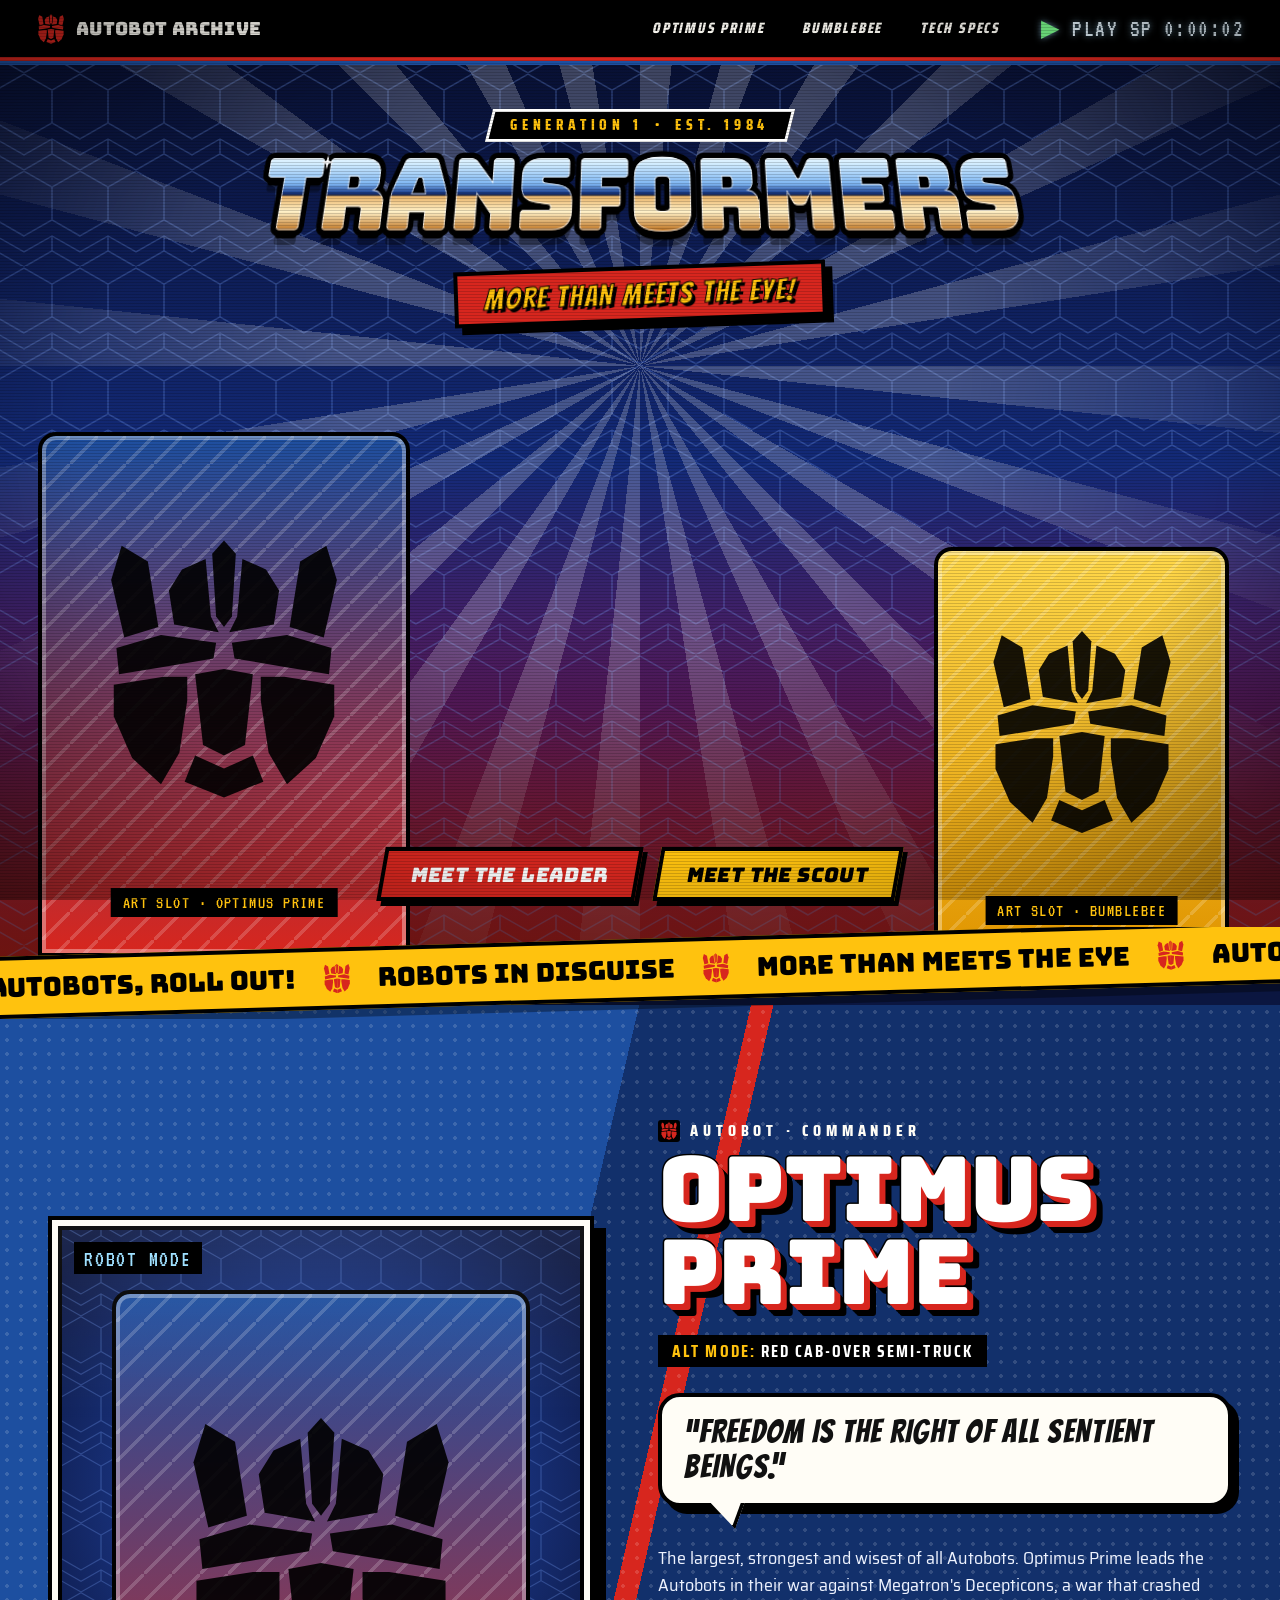
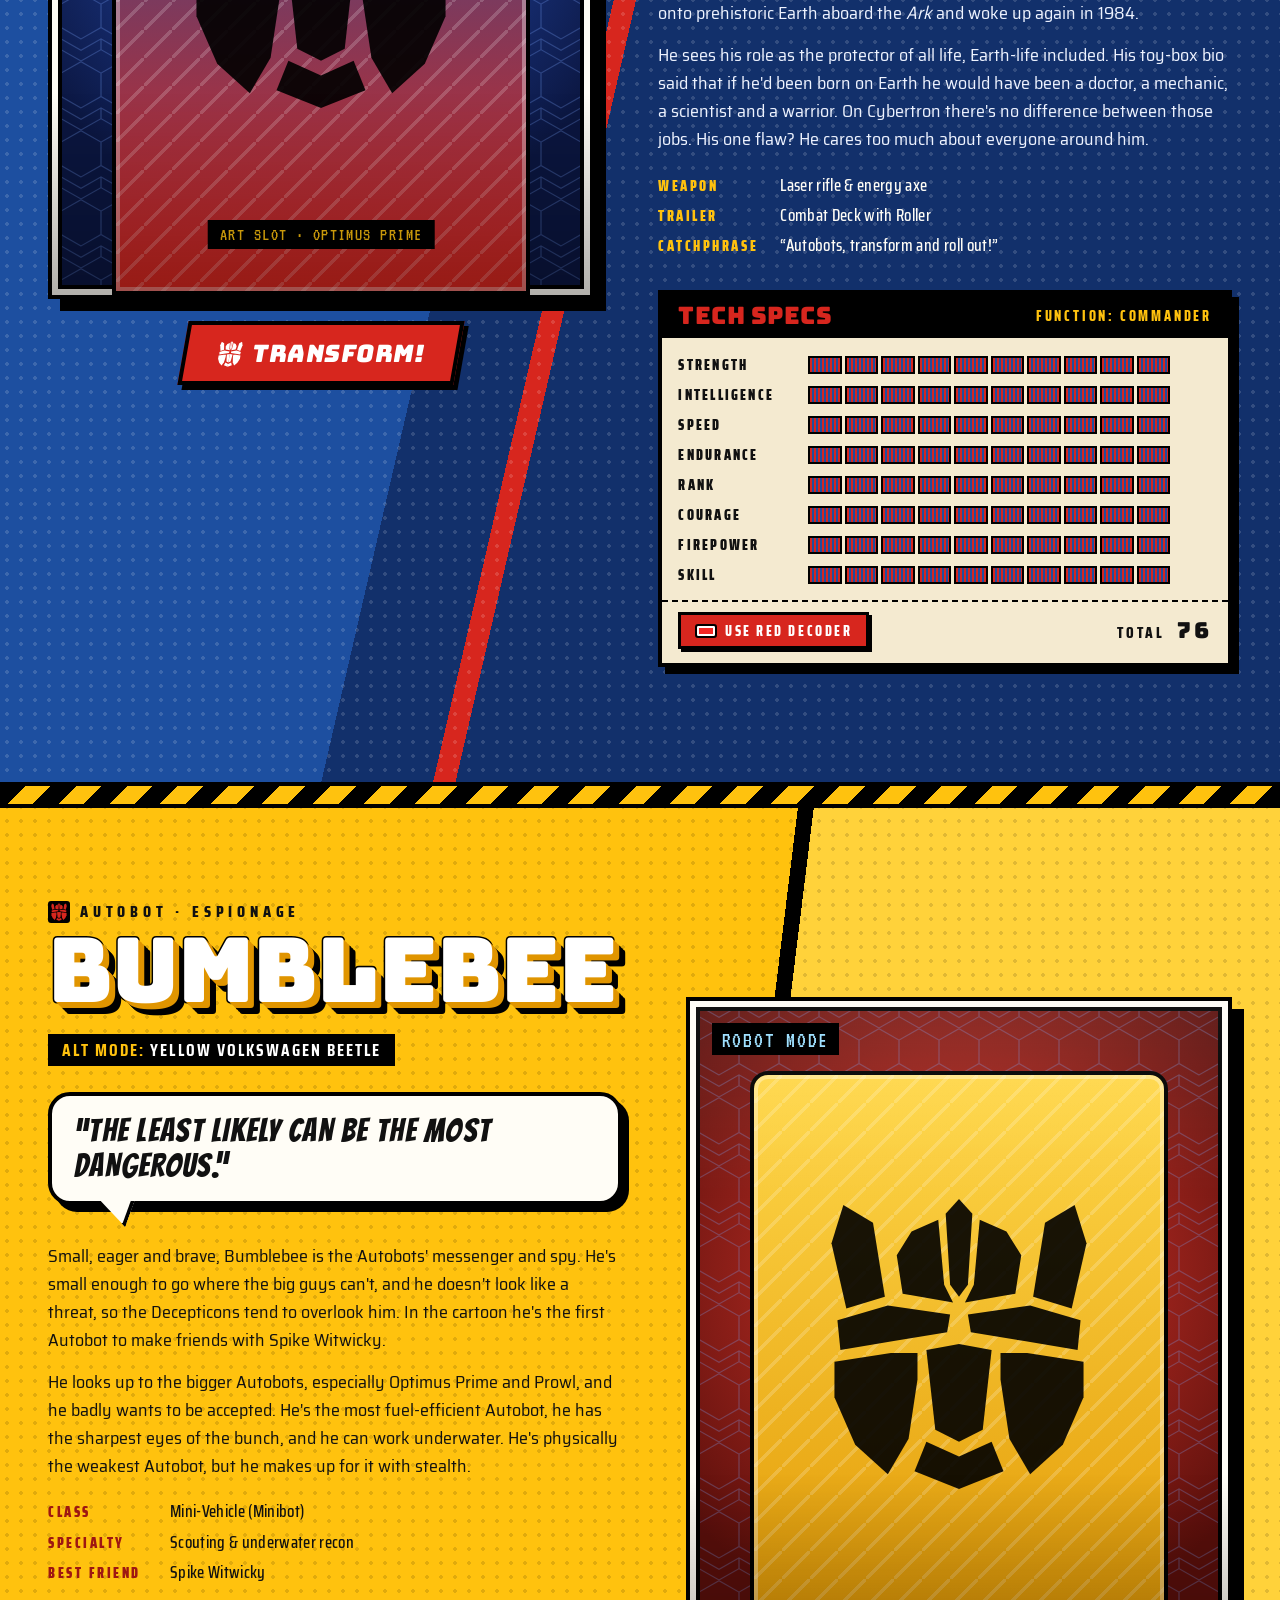
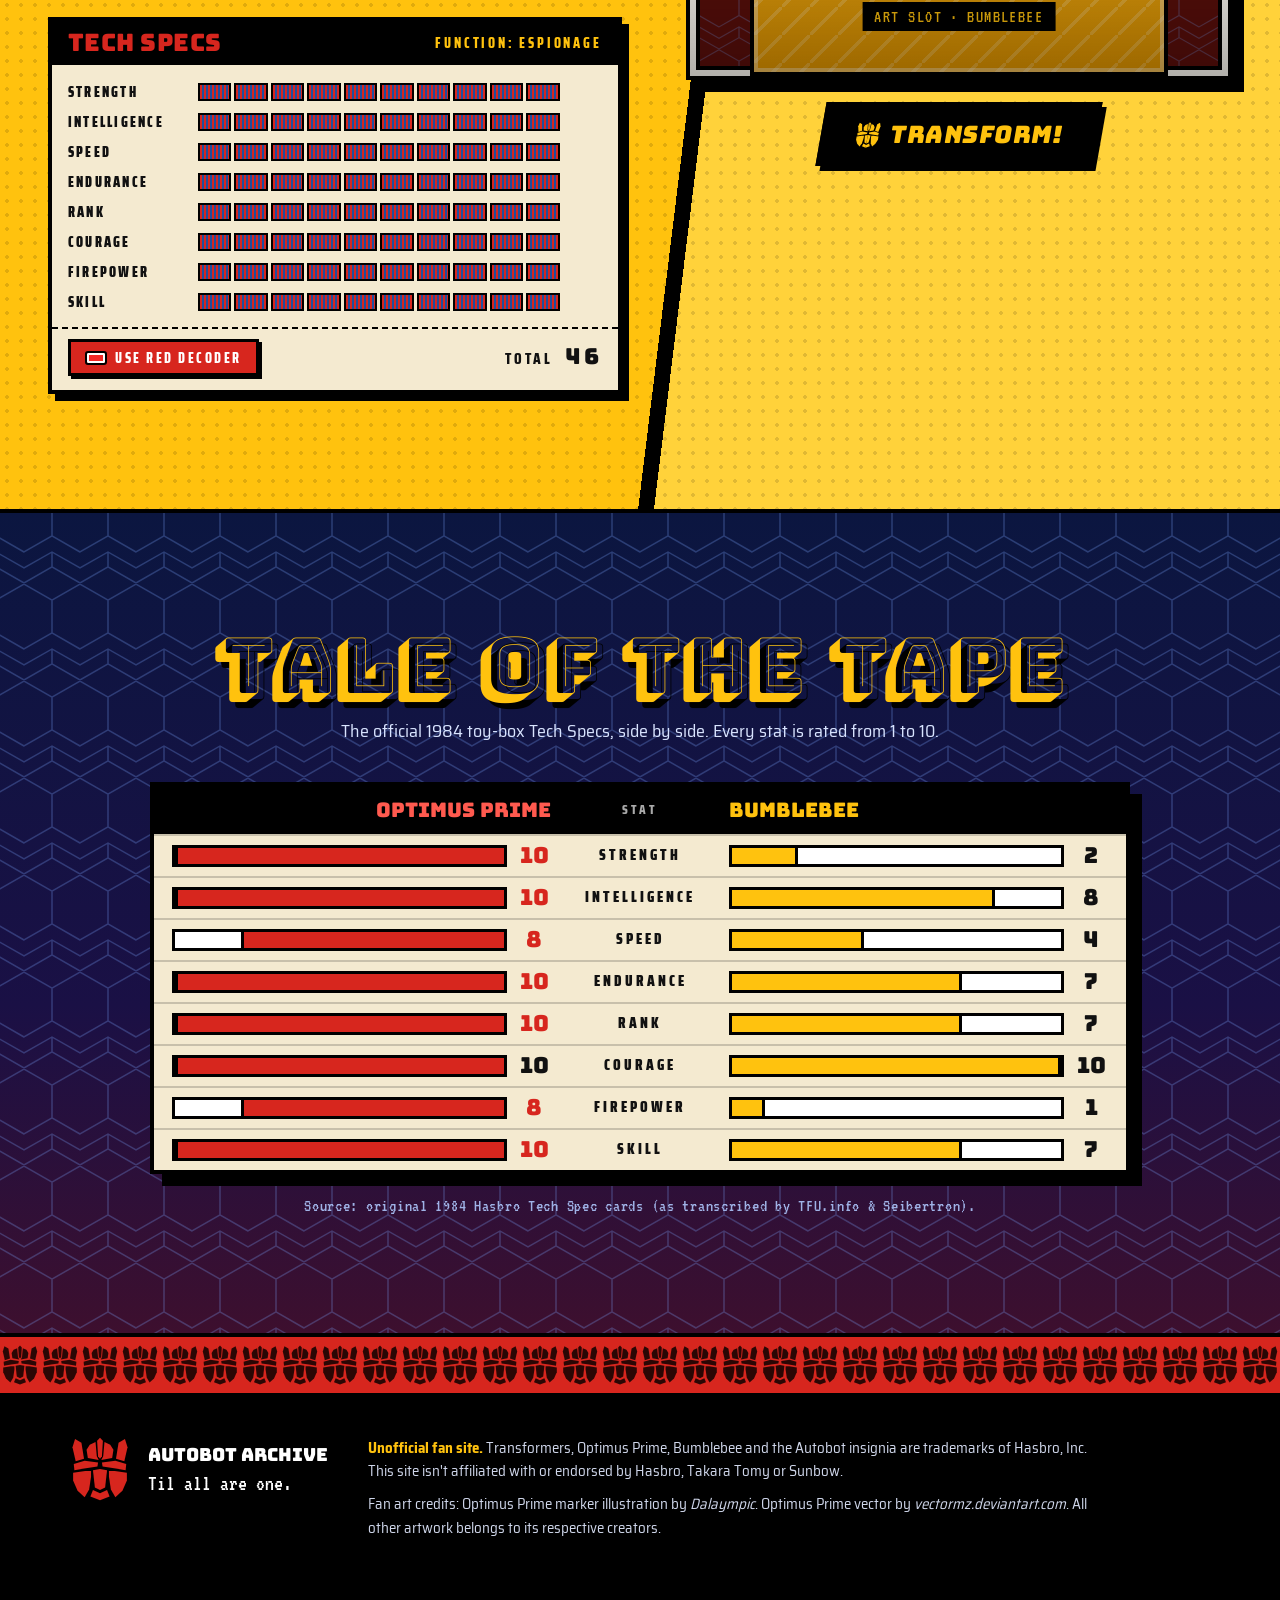
==== index.html @ fd35ef61 "Add the Autobot Archive static site Unpack the G1 fan site at the repository root, keep empty art fo" ====
<!doctype html>
<html lang="en">
<head>
<meta charset="utf-8">
<meta name="viewport" content="width=device-width, initial-scale=1">
<title>Autobot Archive · Optimus Prime &amp; Bumblebee · A G1 Transformers Fan Site</title>
<meta name="description" content="A fan tribute to the 1984 Generation 1 Transformers: Optimus Prime and Bumblebee. Bios, tech specs and Saturday-morning style.">
<meta name="theme-color" content="#0b1640">
<link rel="icon" href="assets/svg/autobot.svg" type="image/svg+xml">
<link rel="preconnect" href="https://fonts.googleapis.com">
<link rel="preconnect" href="https://fonts.gstatic.com" crossorigin>
<link href="https://fonts.googleapis.com/css2?family=Bungee&family=Bungee+Shade&family=Bangers&family=Saira+Condensed:wght@500;700;800;900&family=Saira+Semi+Condensed:ital,wght@0,400;0,600;1,400&family=VT323&display=swap" rel="stylesheet">
<link rel="stylesheet" href="css/style.css">
</head>
<body>
<svg width="0" height="0" style="position:absolute" aria-hidden="true">
  <defs>
    <symbol id="autobot" viewBox="0 0 100 100">
      <g id="ab-half">
        <polygon points="45.5,6 50,1 50,34 47,30"/>
        <polygon points="34,12 43,8 45,30 48,36 31,33 29,20"/>
        <polygon points="11,3 21,9 25,34 12,38 7,16"/>
        <polygon points="9,42 26,37 47,40 46,46 28,49 10,52"/>
        <polygon points="39,52 50,50 50,83 42,79"/>
        <polygon points="8,56 27,53 36,53 36,62 33,82 26,94 15,84 8,68"/>
        <polygon points="39,83 50,88 50,99 35,93"/>
      </g>
      <use href="#ab-half" transform="translate(100,0) scale(-1,1)"/>
    </symbol>
  </defs>
</svg>

<div class="crt" aria-hidden="true"></div>

<header class="osd">
  <a class="osd__brand" href="#top" aria-label="Autobot Archive home">
    <span class="insig insig--sm"><img src="assets/img/autobot-insignia.webp" alt="" data-fallback><svg><use href="#autobot"/></svg></span>
    <span>Autobot Archive</span>
  </a>
  <nav class="osd__nav" aria-label="Sections">
    <a href="#optimus">Optimus Prime</a>
    <a href="#bumblebee">Bumblebee</a>
    <a href="#versus">Tech Specs</a>
  </nav>
  <span class="osd__vcr" aria-hidden="true"><span class="rec">&#9654;</span> PLAY&nbsp;SP <span id="vcr-clock">0:00:00</span></span>
</header>

<main id="top">
  <!-- ============ HERO ============ -->
  <section class="hero" aria-labelledby="hero-title">
    <div class="hero__bg" aria-hidden="true"></div>
    <div class="hero__rays" aria-hidden="true"></div>

    <div class="hero__title">
      <p class="kicker"><span>Generation 1</span><span>&bull;</span><span>Est. 1984</span></p>
      <h1 id="hero-title" class="wordmark">
        <img class="wordmark__img" src="assets/img/transformers-wordmark.webp" alt="Transformers" data-fallback>
        <span class="chrome" data-text="TRANSFORMERS"><span class="chrome__face">TRANSFORMERS</span></span>
      </h1>
      <p class="tagline"><span>More than meets the eye!</span></p>
    </div>

    <figure class="hero__bot hero__bot--prime art" data-name="Optimus Prime">
      <img src="assets/img/optimus-full.webp" alt="Optimus Prime in G1 robot mode, holding his laser rifle" data-fallback>
    </figure>
    <figure class="hero__bot hero__bot--bee art" data-name="Bumblebee">
      <img src="assets/img/bumblebee-full.webp" alt="Bumblebee in G1 robot mode, hands on hips" data-fallback>
    </figure>

    <div class="hero__ctas">
      <a class="btn btn--red" href="#optimus">Meet the Leader</a>
      <a class="btn btn--yellow" href="#bumblebee">Meet the Scout</a>
    </div>
  </section>

  <div class="marquee-wrap"><div class="marquee" aria-hidden="true">
    <div class="marquee__track">
      <span>Autobots, roll out!</span><svg><use href="#autobot"/></svg>
      <span>Robots in disguise</span><svg><use href="#autobot"/></svg>
      <span>More than meets the eye</span><svg><use href="#autobot"/></svg>
      <span>Autobots, roll out!</span><svg><use href="#autobot"/></svg>
      <span>Robots in disguise</span><svg><use href="#autobot"/></svg>
      <span>More than meets the eye</span><svg><use href="#autobot"/></svg>
    </div>
  </div></div>

  <!-- ============ OPTIMUS ============ -->
  <section id="optimus" class="bot bot--prime" aria-labelledby="optimus-title">
    <div class="bot__inner">
      <div class="bot__stage">
        <div class="stage" data-transform>
          <div class="stage__frame">
            <span class="stage__mode" data-mode-label>Robot Mode</span>
            <figure class="art stage__art is-active" data-name="Optimus Prime">
              <img src="assets/img/optimus-full.webp" alt="Optimus Prime, full body, with laser rifle" data-fallback>
              <figcaption class="credit">Art: vectormz.deviantart.com</figcaption>
            </figure>
            <figure class="art stage__art" data-name="Optimus Prime">
              <img src="assets/img/optimus-closeup.webp" alt="Optimus Prime marker illustration, fist raised" data-fallback>
              <figcaption class="credit">Art: Dalaympic</figcaption>
            </figure>
            <div class="shards" aria-hidden="true"><i></i><i></i><i></i><i></i><i></i><i></i></div>
            <div class="sfx" aria-hidden="true">Chk-chk-chk-<b>CHRRR!</b></div>
          </div>
          <button class="btn btn--transform" type="button" data-modes="Robot Mode|Battle Mode">
            <svg><use href="#autobot"/></svg> Transform!
          </button>
        </div>
      </div>

      <div class="bot__info">
        <p class="faction"><span class="insig insig--xs"><svg><use href="#autobot"/></svg></span> Autobot &middot; Commander</p>
        <h2 id="optimus-title" class="bot__name" data-text="Optimus Prime">Optimus Prime</h2>
        <p class="altmode"><b>Alt mode:</b> Red cab-over semi-truck</p>

        <blockquote class="motto">
          <p>&ldquo;Freedom is the right of all sentient beings.&rdquo;</p>
        </blockquote>

        <div class="bio">
          <p>The largest, strongest and wisest of all Autobots. Optimus Prime leads the Autobots in their war against Megatron's Decepticons, a war that crashed onto prehistoric Earth aboard the <em>Ark</em> and woke up again in 1984.</p>
          <p>He sees his role as the protector of all life, Earth-life included. His toy-box bio said that if he'd been born on Earth he would have been a doctor, a mechanic, a scientist and a warrior. On Cybertron there's no difference between those jobs. His one flaw? He cares too much about everyone around him.</p>
        </div>

        <ul class="facts">
          <li><b>Weapon</b> Laser rifle &amp; energy axe</li>
          <li><b>Trailer</b> Combat Deck with Roller</li>
          <li><b>Catchphrase</b> &ldquo;Autobots, transform and roll out!&rdquo;</li>
        </ul>

        <div class="techspec" data-spec='{"Strength":10,"Intelligence":10,"Speed":8,"Endurance":10,"Rank":10,"Courage":10,"Firepower":8,"Skill":10}'>
          <div class="techspec__head">
            <span class="techspec__title">Tech Specs</span>
            <span class="techspec__fn">Function: Commander</span>
          </div>
          <ol class="techspec__bars"></ol>
          <div class="techspec__foot">
            <button type="button" class="decoder-btn">Use red decoder</button>
            <span class="techspec__total">Total <b>76</b></span>
          </div>
        </div>
      </div>
    </div>
  </section>

  <!-- ============ BUMBLEBEE ============ -->
  <section id="bumblebee" class="bot bot--bee" aria-labelledby="bee-title">
    <div class="bot__inner">
      <div class="bot__info">
        <p class="faction"><span class="insig insig--xs"><svg><use href="#autobot"/></svg></span> Autobot &middot; Espionage</p>
        <h2 id="bee-title" class="bot__name" data-text="Bumblebee">Bumblebee</h2>
        <p class="altmode"><b>Alt mode:</b> Yellow Volkswagen Beetle</p>

        <blockquote class="motto">
          <p>&ldquo;The least likely can be the most dangerous.&rdquo;</p>
        </blockquote>

        <div class="bio">
          <p>Small, eager and brave, Bumblebee is the Autobots' messenger and spy. He's small enough to go where the big guys can't, and he doesn't look like a threat, so the Decepticons tend to overlook him. In the cartoon he's the first Autobot to make friends with Spike Witwicky.</p>
          <p>He looks up to the bigger Autobots, especially Optimus Prime and Prowl, and he badly wants to be accepted. He's the most fuel-efficient Autobot, he has the sharpest eyes of the bunch, and he can work underwater. He's physically the weakest Autobot, but he makes up for it with stealth.</p>
        </div>

        <ul class="facts">
          <li><b>Class</b> Mini-Vehicle (Minibot)</li>
          <li><b>Specialty</b> Scouting &amp; underwater recon</li>
          <li><b>Best friend</b> Spike Witwicky</li>
        </ul>

        <div class="techspec" data-spec='{"Strength":2,"Intelligence":8,"Speed":4,"Endurance":7,"Rank":7,"Courage":10,"Firepower":1,"Skill":7}'>
          <div class="techspec__head">
            <span class="techspec__title">Tech Specs</span>
            <span class="techspec__fn">Function: Espionage</span>
          </div>
          <ol class="techspec__bars"></ol>
          <div class="techspec__foot">
            <button type="button" class="decoder-btn">Use red decoder</button>
            <span class="techspec__total">Total <b>46</b></span>
          </div>
        </div>
      </div>

      <div class="bot__stage">
        <div class="stage" data-transform>
          <div class="stage__frame">
            <span class="stage__mode" data-mode-label>Robot Mode</span>
            <figure class="art stage__art is-active" data-name="Bumblebee">
              <img src="assets/img/bumblebee-full.webp" alt="Bumblebee, full body, hands on hips" data-fallback>
            </figure>
            <figure class="art stage__art" data-name="Bumblebee">
              <img src="assets/img/bumblebee-tire.webp" alt="Bumblebee carrying a tire on his shoulder" data-fallback>
            </figure>
            <div class="shards" aria-hidden="true"><i></i><i></i><i></i><i></i><i></i><i></i></div>
            <div class="sfx" aria-hidden="true">Chk-chk-<b>VRRMM!</b></div>
          </div>
          <button class="btn btn--transform btn--bee" type="button" data-modes="Robot Mode|Pit-Stop Mode">
            <svg><use href="#autobot"/></svg> Transform!
          </button>
        </div>
      </div>
    </div>
  </section>

  <!-- ============ VERSUS ============ -->
  <section id="versus" class="versus" aria-labelledby="versus-title">
    <div class="versus__inner">
      <h2 id="versus-title" class="section-title"><span>Tale of the Tape</span></h2>
      <p class="versus__lede">The official 1984 toy-box Tech Specs, side by side. Every stat is rated from 1 to 10.</p>
      <div class="vs-table" role="table" aria-label="Tech spec comparison">
        <div class="vs-row vs-row--head" role="row">
          <span role="columnheader" class="vs-prime">Optimus Prime</span>
          <span role="columnheader" class="vs-stat">Stat</span>
          <span role="columnheader" class="vs-bee">Bumblebee</span>
        </div>
      </div>
      <p class="fineprint">Source: original 1984 Hasbro Tech Spec cards (as transcribed by TFU.info &amp; Seibertron).</p>
    </div>
  </section>
</main>

<footer class="footer">
  <div class="footer__strip" aria-hidden="true"></div>
  <div class="footer__inner">
    <div class="footer__brand">
      <span class="insig insig--md"><img src="assets/img/autobot-insignia.webp" alt="" data-fallback><svg><use href="#autobot"/></svg></span>
      <p><b>Autobot Archive</b><br>Til all are one.</p>
    </div>
    <div class="footer__legal">
      <p><strong>Unofficial fan site.</strong> Transformers, Optimus Prime, Bumblebee and the Autobot insignia are trademarks of Hasbro, Inc. This site isn't affiliated with or endorsed by Hasbro, Takara Tomy or Sunbow.</p>
      <p>Fan art credits: Optimus Prime marker illustration by <em>Dalaympic</em>. Optimus Prime vector by <em>vectormz.deviantart.com</em>. All other artwork belongs to its respective creators.</p>
    </div>
  </div>
</footer>

<script src="js/main.js"></script>
</body>
</html>
---- css/style.css ----
/* =========================================================
   AUTOBOT ARCHIVE — G1 / 1984 Saturday-morning stylesheet
   ========================================================= */
:root{
  --red:#d7261e; --red-dk:#9e1712; --blue:#1d4fa0; --blue-dk:#12306b; --navy:#0b1640; --navy-2:#141f55;
  --yellow:#ffc20e; --yellow-dk:#e09500; --cream:#f4ead0; --ink:#111; --white:#fffdf6; --chrome-sky:#bfe3ff;
  --ol:4px;           /* cel outline */
  --drop:7px;         /* hard offset shadow */
  --f-display:"Bungee", "Arial Black", sans-serif;
  --f-shade:"Bungee Shade", "Bungee", sans-serif;
  --f-sfx:"Bangers", "Impact", sans-serif;
  --f-label:"Saira Condensed", "Arial Narrow", sans-serif;
  --f-body:"Saira Semi Condensed", "Helvetica Neue", Arial, sans-serif;
  --f-vcr:"VT323", ui-monospace, monospace;
  --hex: url("data:image/svg+xml,%3Csvg xmlns='http://www.w3.org/2000/svg' width='56' height='97' viewBox='0 0 56 97'%3E%3Cpath d='M28 66L0 50V17L28 1l28 16v33L28 66zm0 31L0 81V66l28 16 28-16v15L28 97z' fill='none' stroke='%2378a6ff' stroke-opacity='.28' stroke-width='1.5'/%3E%3C/svg%3E");
}
*,*::before,*::after{box-sizing:border-box}
html{scroll-behavior:smooth;scroll-padding-top:64px;overflow-x:clip}
body{margin:0;background:var(--navy);color:var(--white);font:400 18px/1.55 var(--f-body);-webkit-font-smoothing:antialiased;overflow-x:clip}
img{max-width:100%;display:block}
a{color:inherit}
:focus-visible{outline:3px dashed var(--yellow);outline-offset:3px}

/* ---------- CRT / VHS overlay (subtle) ---------- */
.crt{position:fixed;inset:0;pointer-events:none;z-index:100;
  background:
    repeating-linear-gradient(to bottom, rgba(0,0,0,.16) 0 1px, transparent 1px 3px),
    radial-gradient(ellipse at center, transparent 62%, rgba(0,0,0,.38) 100%);
  mix-blend-mode:multiply}

/* ---------- Insignia helper ---------- */
.insig{display:inline-grid;place-items:center;color:var(--red);flex:none}
.insig svg{width:100%;height:100%;fill:currentColor;filter:drop-shadow(0 0 0 #000)}
.insig img{display:none;width:100%;height:100%;object-fit:contain}
.insig.has-art img{display:block}.insig.has-art svg{display:none}
.insig--xs{width:22px;height:22px}.insig--sm{width:30px;height:30px}.insig--md{width:64px;height:64px}

/* ---------- OSD header ---------- */
.osd{position:sticky;top:0;z-index:50;display:flex;align-items:center;gap:24px;padding:10px clamp(16px,3vw,36px);
  background:#000;border-bottom:4px solid var(--red);box-shadow:0 4px 0 var(--blue)}
.osd__brand{display:flex;align-items:center;gap:10px;text-decoration:none;font:400 18px/1 var(--f-display);letter-spacing:.02em;text-transform:uppercase}
.osd__brand .insig{background:#000;border-radius:4px}
.osd__nav{display:flex;gap:6px;margin-left:auto}
.osd__nav a{font:800 15px/1 var(--f-label);letter-spacing:.12em;text-transform:uppercase;text-decoration:none;padding:9px 14px;border:2px solid transparent;transform:skewX(-12deg)}
.osd__nav a:hover{background:var(--red);border-color:#fff}
.osd__vcr{font:400 24px/1 var(--f-vcr);color:#e8f6ff;text-shadow:0 0 6px rgba(160,220,255,.7);letter-spacing:.06em;white-space:nowrap}
.osd__vcr .rec{color:#7dff8e}

/* ---------- HERO ---------- */
.hero{position:relative;min-height:max(760px,min(900px,100svh));display:grid;grid-template-columns:1fr minmax(0,820px) 1fr;grid-template-rows:auto 1fr auto;
  padding:48px clamp(16px,3vw,40px) 56px;overflow:hidden;isolation:isolate;border-bottom:var(--ol) solid #000}
.hero__bg{position:absolute;inset:0;z-index:-3;
  background:
    url("../assets/img/bg-hex.webp") center/cover no-repeat,
    var(--hex) center/56px 97px,
    linear-gradient(180deg,#081033 0%,#132a78 45%,#5a1a5e 72%,#c4231c 100%)}
.hero__rays{position:absolute;left:50%;top:34%;width:2400px;height:2400px;translate:-50% -50%;z-index:-2;opacity:.22;
  background:repeating-conic-gradient(from 0deg, #fff 0 6deg, transparent 6deg 15deg);
  -webkit-mask:radial-gradient(circle, #000 0 18%, transparent 46%);mask:radial-gradient(circle,#000 0 18%,transparent 46%)}
.hero::after{content:"";position:absolute;inset:auto 0 0 0;height:38%;z-index:-1;
  background:linear-gradient(transparent, rgba(0,0,0,.45));pointer-events:none}

.hero__title{grid-column:2;grid-row:1;text-align:center;position:relative;z-index:3}
.kicker{display:inline-flex;gap:12px;margin:0 0 10px;padding:6px 18px;background:#000;border:3px solid #fff;
  font:800 15px/1 var(--f-label);letter-spacing:.32em;text-transform:uppercase;color:var(--yellow);transform:skewX(-14deg)}
.kicker>span{transform:skewX(14deg)}

/* Chrome wordmark (CSS fallback for the supplied logo) */
.wordmark{margin:0;line-height:.9;perspective:600px}
.wordmark__img{display:none;width:min(820px,100%);margin:0 auto;filter:drop-shadow(6px 8px 0 rgba(0,0,0,.55))}
.wordmark.has-art .wordmark__img{display:block}.wordmark.has-art .chrome{display:none}
.chrome{position:relative;display:inline-block;font:400 clamp(38px,7.2vw,104px)/1 var(--f-display);letter-spacing:-.01em;
  transform:rotateX(16deg) scaleY(1.14);transform-origin:50% 100%}
.chrome__face{position:relative;z-index:1;display:block;
  background:linear-gradient(180deg,#ffffff 0%,#d6efff 18%,#7fb6f2 40%,#1c3f8f 49%,#0a1a4a 51%,#e9b46a 53%,#fff1c8 68%,#c27a2a 86%,#6a3a10 100%);
  -webkit-background-clip:text;background-clip:text;color:transparent;-webkit-text-stroke:1px rgba(255,255,255,.7)}
.chrome::before{content:attr(data-text);position:absolute;inset:0;z-index:0;color:#000;-webkit-text-stroke:12px #000;
  text-shadow:0 8px 0 #000, 0 14px 0 rgba(0,0,0,.35)}
.chrome::after{content:"";position:absolute;z-index:2;left:7%;top:10%;width:14px;height:14px;background:#fff;
  clip-path:polygon(50% 0,60% 40%,100% 50%,60% 60%,50% 100%,40% 60%,0 50%,40% 40%);animation:twinkle 3.2s infinite}
@keyframes twinkle{0%,70%,100%{transform:scale(0) rotate(0)}80%{transform:scale(1.6) rotate(45deg)}90%{transform:scale(.8) rotate(90deg)}}

.tagline{margin:22px 0 0;font:400 clamp(18px,2.4vw,30px)/1 var(--f-sfx);letter-spacing:.06em;text-transform:uppercase}
.tagline span{display:inline-block;padding:10px 26px 8px;background:var(--red);color:var(--yellow);border:var(--ol) solid #000;
  box-shadow:var(--drop) var(--drop) 0 #000;transform:rotate(-2deg);-webkit-text-stroke:1px #000;text-shadow:3px 3px 0 #000}

.hero__bot{position:absolute;bottom:0;z-index:2;margin:0}
.hero__bot img{filter:drop-shadow(10px 0 0 rgba(0,0,0,.35))}
.hero__bot--prime{left:clamp(0px,3vw,70px);width:clamp(240px,29vw,430px);height:clamp(340px,41vw,590px)}
.hero__bot--bee{right:clamp(0px,4vw,90px);width:clamp(190px,23vw,340px);height:clamp(270px,32vw,460px)}
.hero__bot img{width:100%;height:100%;object-fit:contain;object-position:bottom}
.hero__ctas{grid-column:2;grid-row:3;align-self:end;display:flex;gap:18px;justify-content:center;flex-wrap:wrap;position:relative;z-index:3}

/* ---------- Buttons ---------- */
.btn{--bg:var(--red);--fg:#fff;display:inline-flex;align-items:center;gap:10px;padding:14px 26px 12px;cursor:pointer;
  font:400 20px/1 var(--f-display);text-transform:uppercase;text-decoration:none;letter-spacing:.02em;color:var(--fg);
  background:var(--bg);border:var(--ol) solid #000;box-shadow:5px 5px 0 #000;transform:skewX(-10deg);transition:transform .08s, box-shadow .08s}
.btn:hover{transform:skewX(-10deg) translate(-2px,-2px);box-shadow:7px 7px 0 #000}
.btn:active{transform:skewX(-10deg) translate(4px,4px);box-shadow:1px 1px 0 #000}
.btn--yellow{--bg:var(--yellow);--fg:#000}
.btn svg{width:26px;height:26px;fill:currentColor}

/* ---------- Art slots + placeholder (shown until real art is dropped in) ---------- */
.art{position:relative}
.hero .hero__bot{position:absolute}
.art img{width:100%;height:100%;object-fit:contain}
.art.missing img{display:none}
.art.missing{--c1:var(--blue);--c2:var(--red);
  background:
    linear-gradient(135deg, transparent 0 46%, rgba(255,255,255,.18) 46% 54%, transparent 54%) 0 0/28px 28px,
    linear-gradient(180deg,var(--c1),var(--c2));
  border:var(--ol) solid #000;border-radius:18px 18px 0 0;box-shadow:inset 0 0 0 4px rgba(255,255,255,.35)}
.art.missing::before{content:"";position:absolute;inset:16% 14% 26%;background:#000;opacity:.9;
  -webkit-mask:url("../assets/svg/autobot.svg") center/contain no-repeat;mask:url("../assets/svg/autobot.svg") center/contain no-repeat}
.art.missing::after{content:"Art slot · " attr(data-name);position:absolute;left:50%;bottom:7%;translate:-50% 0;white-space:nowrap;
  padding:6px 12px 5px;background:#000;color:var(--yellow);font:400 18px/1 var(--f-vcr);letter-spacing:.08em;text-transform:uppercase}
.art.missing[data-name="Bumblebee"]{--c1:#ffd84a;--c2:var(--yellow-dk)}
.art.missing .credit{display:none}

/* ---------- Marquee ---------- */
.marquee-wrap{position:relative;z-index:4;overflow:hidden;margin:-34px 0 -14px;padding:12px 0 18px}
.marquee{position:relative;margin:0 -12px;background:var(--yellow);border-block:var(--ol) solid #000;transform:rotate(-1.6deg);overflow:hidden;box-shadow:0 8px 0 rgba(0,0,0,.35)}
.marquee__track{display:flex;align-items:center;gap:26px;width:max-content;padding:12px 0;animation:marquee 32s linear infinite}
.marquee span{font:400 26px/1 var(--f-display);text-transform:uppercase;color:#000;white-space:nowrap}
.marquee svg{width:30px;height:30px;fill:var(--red)}
@keyframes marquee{to{transform:translateX(-50%)}}

/* ---------- Character sections ---------- */
.bot{position:relative;padding:clamp(70px,9vw,130px) clamp(16px,4vw,48px);border-bottom:var(--ol) solid #000;overflow:hidden;isolation:isolate}
.bot--prime{background:
  radial-gradient(circle, rgba(255,255,255,.14) 1.6px, transparent 2px) 0 0/14px 14px,
  linear-gradient(103deg, var(--blue) 0 40%, var(--blue-dk) 40% 47%, var(--red) 47% 48.4%, var(--blue-dk) 48.4% 100%)}
.bot--bee{color:#111;background:
  radial-gradient(circle, rgba(0,0,0,.12) 1.6px, transparent 2px) 0 0/14px 14px,
  linear-gradient(97deg, var(--yellow) 0 55.5%, #000 55.5% 56.6%, #ffd23a 56.6% 100%)}
.bot--bee::before{content:"";position:absolute;inset:0 0 auto;height:22px;background:repeating-linear-gradient(-45deg,#000 0 18px,var(--yellow) 18px 36px);border-bottom:var(--ol) solid #000}
.bot__inner{max-width:1240px;margin:0 auto;display:grid;grid-template-columns:minmax(0,1fr) minmax(0,1.05fr);gap:clamp(32px,5vw,72px);align-items:start}
.bot--bee .bot__inner{grid-template-columns:minmax(0,1.05fr) minmax(0,1fr)}

.faction{display:flex;align-items:center;gap:10px;margin:0 0 6px;font:800 16px/1 var(--f-label);letter-spacing:.3em;text-transform:uppercase}
.faction .insig{background:#000;border-radius:3px;padding:2px}
.bot__name{position:relative;margin:0;font:400 clamp(50px,7vw,96px)/.92 var(--f-display);text-transform:uppercase;letter-spacing:-.01em;
  color:var(--red);-webkit-text-stroke:3px #000;paint-order:stroke fill;
  text-shadow:2px 2px 0 #000,4px 4px 0 #000,6px 6px 0 #000,8px 8px 0 #000,10px 10px 0 #000}
.bot--prime .bot__name{color:#fff;text-shadow:2px 2px 0 var(--red),4px 4px 0 var(--red),6px 6px 0 var(--red),8px 8px 0 #000,10px 10px 0 #000,12px 12px 0 #000}
.bot--bee .bot__name{color:#fff;text-shadow:2px 2px 0 var(--yellow-dk),4px 4px 0 var(--yellow-dk),6px 6px 0 var(--yellow-dk),8px 8px 0 #000,10px 10px 0 #000,12px 12px 0 #000}
.altmode{display:inline-block;margin:22px 0 0;padding:6px 14px;background:#000;color:#fff;font:700 17px/1.2 var(--f-label);letter-spacing:.12em;text-transform:uppercase}
.altmode b{color:var(--yellow)}
.motto{margin:26px 0 0;padding:18px 22px;position:relative;background:var(--white);color:#111;border:var(--ol) solid #000;box-shadow:var(--drop) var(--drop) 0 #000;border-radius:22px}
.motto::after{content:"";position:absolute;left:44px;bottom:-26px;width:34px;height:26px;background:var(--white);border:solid #000;border-width:0 var(--ol) var(--ol) 0;clip-path:polygon(0 0,100% 0,100% 100%);transform:skewX(-20deg)}
.motto p{margin:0;font:400 clamp(24px,2.6vw,32px)/1.08 var(--f-sfx);letter-spacing:.04em;text-transform:uppercase}
.bio{margin-top:38px}
.bio p{margin:0 0 14px;max-width:62ch}
.bot--prime .bio p{color:#eef3ff}
.facts{list-style:none;margin:20px 0 0;padding:0;display:grid;gap:8px}
.facts li{display:flex;gap:12px;align-items:baseline;font:500 17px/1.3 var(--f-label);letter-spacing:.02em}
.facts b{flex:none;min-width:110px;font-weight:900;letter-spacing:.18em;text-transform:uppercase;font-size:14px;color:var(--yellow)}
.bot--bee .facts b{color:var(--red-dk)}

/* ---------- Stage + Transform ---------- */
.bot__stage{position:sticky;top:96px}
.stage{display:grid;gap:22px;justify-items:center}
.stage__frame{position:relative;width:100%;aspect-ratio:4/5;background:
    var(--hex) center/40px 69px,
    radial-gradient(circle at 50% 40%, #2a55c7 0%, var(--navy) 70%);
  border:var(--ol) solid #000;box-shadow:inset 0 0 0 6px var(--white), inset 0 0 0 10px #000, 12px 12px 0 #000;overflow:hidden}
.bot--bee .stage__frame{background:var(--hex) center/40px 69px, radial-gradient(circle at 50% 40%, #e2392f 0%, #5a0f0b 75%)}
.stage__frame::after{content:"";position:absolute;inset:0;pointer-events:none;background:linear-gradient(180deg,rgba(255,255,255,.08),transparent 30%,transparent 70%,rgba(0,0,0,.3))}
.stage__mode{position:absolute;top:22px;left:22px;z-index:6;padding:6px 10px 4px;background:#000;color:#9fe0ff;font:400 22px/1 var(--f-vcr);letter-spacing:.08em;text-transform:uppercase}
.stage__art{position:absolute;inset:34px 26px 18px;margin:0;opacity:0;transform:scale(.92)}
.stage__art.is-active{opacity:1;transform:none}
.stage__art img{object-position:bottom;filter:drop-shadow(8px 8px 0 rgba(0,0,0,.45))}
.stage__art.missing{inset:70px 60px 0}
.stage__art.missing:nth-of-type(2)::after{content:"Art slot · " attr(data-name) " B"}
.credit{position:absolute;right:-10px;bottom:6px;z-index:2;padding:3px 8px;background:rgba(0,0,0,.75);color:#fff;font:400 15px/1 var(--f-vcr);letter-spacing:.04em}

.shards{position:absolute;inset:0;z-index:5;pointer-events:none}
.shards i{position:absolute;background:var(--red);border:var(--ol) solid #000;opacity:0}
.shards i:nth-child(even){background:var(--blue)}
.bot--bee .shards i{background:var(--yellow)}.bot--bee .shards i:nth-child(even){background:#222}
.shards i:nth-child(1){left:0;top:0;width:55%;height:36%;clip-path:polygon(0 0,100% 0,82% 100%,0 100%);--tx:-110%;--ty:-40%;--r:-24deg}
.shards i:nth-child(2){right:0;top:0;width:52%;height:40%;clip-path:polygon(18% 0,100% 0,100% 100%,0 100%);--tx:110%;--ty:-30%;--r:20deg}
.shards i:nth-child(3){left:0;top:34%;width:48%;height:34%;--tx:-120%;--ty:0%;--r:-12deg}
.shards i:nth-child(4){right:0;top:38%;width:56%;height:30%;clip-path:polygon(0 0,100% 0,100% 100%,14% 100%);--tx:120%;--ty:10%;--r:14deg}
.shards i:nth-child(5){left:0;bottom:0;width:60%;height:34%;clip-path:polygon(0 0,86% 0,100% 100%,0 100%);--tx:-60%;--ty:120%;--r:18deg}
.shards i:nth-child(6){right:0;bottom:0;width:44%;height:34%;--tx:60%;--ty:120%;--r:-20deg}
.is-transforming .shards i{animation:shard 1.1s cubic-bezier(.7,0,.3,1) both}
.is-transforming .shards i:nth-child(2n){animation-delay:.05s}
.is-transforming .shards i:nth-child(3n){animation-delay:.1s}
@keyframes shard{
  0%{opacity:1;transform:translate(var(--tx),var(--ty)) rotate(var(--r))}
  35%,55%{opacity:1;transform:none}
  100%{opacity:1;transform:translate(calc(var(--tx) * -1),var(--ty)) rotate(calc(var(--r) * -1))}}
.is-transforming .stage__frame{animation:jolt .5s steps(2) 2}
@keyframes jolt{0%{transform:translate(0,0)}25%{transform:translate(-4px,2px)}50%{transform:translate(3px,-3px)}75%{transform:translate(-2px,-1px)}100%{transform:translate(0,0)}}

.sfx{position:absolute;left:50%;top:46%;z-index:7;translate:-50% -50%;white-space:nowrap;pointer-events:none;
  font:400 clamp(34px,4.4vw,58px)/1 var(--f-sfx);letter-spacing:.03em;color:var(--yellow);-webkit-text-stroke:2.5px #000;paint-order:stroke fill;
  text-shadow:4px 4px 0 #000;transform:scale(0) rotate(-14deg)}
.sfx b{color:#fff;font-weight:400}
.sfx::before{content:"";position:absolute;inset:-60% -20%;z-index:-1;background:var(--red);border:var(--ol) solid #000;
  clip-path:polygon(50% 0,58% 30%,80% 6%,72% 36%,100% 30%,78% 52%,98% 74%,70% 66%,74% 96%,54% 72%,40% 100%,38% 70%,10% 86%,24% 60%,0 46%,26% 38%,12% 10%,40% 28%)}
.is-transforming .sfx{animation:sfx 1.1s cubic-bezier(.2,1.6,.4,1) both}
@keyframes sfx{0%{transform:scale(0) rotate(-14deg)}25%{transform:scale(1.15) rotate(-6deg)}70%{transform:scale(1) rotate(-6deg);opacity:1}100%{transform:scale(1.3) rotate(-6deg);opacity:0}}

.btn--transform{font-size:24px;padding:16px 30px 14px}
.btn--bee{--bg:#000;--fg:var(--yellow)}
.btn--bee svg{fill:var(--yellow)}

/* ---------- Tech Spec card ---------- */
.techspec{margin-top:34px;background:var(--cream);color:#111;border:var(--ol) solid #000;box-shadow:var(--drop) var(--drop) 0 #000;position:relative;overflow:hidden}
.techspec__head{display:flex;justify-content:space-between;align-items:center;gap:12px;padding:10px 16px;background:#000;color:#fff}
.techspec__title{font:400 24px/1 var(--f-display);color:var(--red);letter-spacing:.02em;text-transform:uppercase}
.techspec__fn{font:800 14px/1 var(--f-label);letter-spacing:.2em;text-transform:uppercase;color:var(--yellow)}
.techspec__bars{list-style:none;margin:0;padding:16px 16px 6px;display:grid;gap:8px;position:relative}
.ts-row{display:grid;grid-template-columns:118px 1fr 30px;align-items:center;gap:12px}
.ts-label{font:900 14px/1 var(--f-label);letter-spacing:.16em;text-transform:uppercase}
.ts-bar{display:grid;grid-template-columns:repeat(10,1fr);gap:3px;height:18px}
.ts-bar span{border:2px solid #000;background:#fff;position:relative;overflow:hidden}
/* "encoded" state: the static the red decoder used to cut through */
.ts-bar span::after{content:"";position:absolute;inset:0;background:repeating-linear-gradient(90deg,#d7261e 0 2px,#1d4fa0 2px 4px);transition:opacity .2s}
.ts-val{font:400 22px/1 var(--f-display);text-align:right;opacity:0;transition:opacity .2s}
.techspec.decoded .ts-bar span::after{opacity:0}
.techspec.decoded .ts-bar span.on{background:var(--red);animation:fill .3s both;animation-delay:calc(var(--i) * 35ms + var(--r) * 40ms)}
.bot--prime .techspec.decoded .ts-bar span.on{background:var(--blue)}
.techspec.decoded .ts-val{opacity:1}
@keyframes fill{from{transform:scaleY(0)}to{transform:none}}
.techspec__foot{display:flex;justify-content:space-between;align-items:center;gap:12px;padding:10px 16px 14px;border-top:2px dashed #000;margin-top:8px}
.techspec__total{font:800 15px/1 var(--f-label);letter-spacing:.2em;text-transform:uppercase}
.techspec__total b{font:400 22px/1 var(--f-display);margin-left:6px}
.decoder-btn{display:inline-flex;align-items:center;gap:8px;cursor:pointer;padding:9px 14px 8px;border:3px solid #000;background:var(--red);color:#fff;
  font:800 14px/1 var(--f-label);letter-spacing:.18em;text-transform:uppercase;box-shadow:3px 3px 0 #000}
.decoder-btn::before{content:"";width:22px;height:14px;border:2px solid #000;border-radius:3px;background:rgba(255,40,40,.7);box-shadow:inset 0 0 0 2px #fff}
.decoder-btn:active{transform:translate(3px,3px);box-shadow:none}
.techspec.decoded .decoder-btn{background:#000}
/* the red lens sweep */
.techspec::after{content:"";position:absolute;top:0;bottom:0;left:-40%;width:36%;background:rgba(230,20,20,.55);mix-blend-mode:multiply;border-inline:3px solid rgba(0,0,0,.6);pointer-events:none;opacity:0}
.techspec.decoding::after{animation:lens .7s ease-in-out}
@keyframes lens{0%{left:-40%;opacity:1}100%{left:104%;opacity:1}}

/* ---------- Versus ---------- */
.versus{position:relative;padding:clamp(70px,9vw,120px) clamp(16px,4vw,48px);background:
  var(--hex) center/56px 97px, linear-gradient(180deg,var(--navy) 0%,#1a1045 60%,#3d0f2e 100%)}
.versus__inner{max-width:980px;margin:0 auto;text-align:center}
.section-title{margin:0;font:400 clamp(40px,6vw,76px)/1 var(--f-shade);color:var(--yellow);text-transform:uppercase;letter-spacing:.01em;text-shadow:6px 6px 0 #000}
.versus__lede{margin:14px auto 36px;max-width:70ch;color:#d9e4ff}
.vs-table{background:var(--cream);color:#111;border:var(--ol) solid #000;box-shadow:12px 12px 0 #000;text-align:left}
.vs-row{display:grid;grid-template-columns:1fr 150px 1fr;align-items:center;gap:14px;padding:9px 18px;border-top:2px solid rgba(0,0,0,.18)}
.vs-row--head{background:#000;color:#fff;border:0;padding:14px 18px}
.vs-row--head span{font:400 20px/1 var(--f-display);text-transform:uppercase}
.vs-row--head .vs-prime{color:#ff5a4f;text-align:right}.vs-row--head .vs-bee{color:var(--yellow)}
.vs-stat{text-align:center;font:900 15px/1 var(--f-label);letter-spacing:.2em;text-transform:uppercase}
.vs-row--head .vs-stat{font:800 13px/1 var(--f-label);color:#aaa}
.vs-cell{display:flex;align-items:center;gap:10px}
.vs-cell--prime{flex-direction:row-reverse}
.vs-track{flex:1;height:22px;border:3px solid #000;background:#fff;position:relative;overflow:hidden}
.vs-fill{position:absolute;inset:0 auto 0 0;width:calc(var(--v) * 10%);background:var(--yellow);border-right:3px solid #000;transform-origin:left;transform:scaleX(0);transition:transform .9s cubic-bezier(.2,.9,.3,1)}
.vs-cell--prime .vs-fill{inset:0 0 0 auto;background:var(--red);border-right:0;border-left:3px solid #000;transform-origin:right}
.vs-table.in-view .vs-fill{transform:none}
.vs-num{font:400 22px/1 var(--f-display);width:34px;text-align:center}
.vs-win .vs-num{color:var(--red)}
.fineprint{margin:22px 0 0;font:400 18px/1.2 var(--f-vcr);color:#9fb2e6;letter-spacing:.04em}

/* ---------- Footer ---------- */
.footer{background:#000;color:#cfd6ea}
.footer__strip{height:64px;border-block:var(--ol) solid #000;
  background:url("../assets/img/bg-pattern.webp") center/auto 160px repeat-x,
    radial-gradient(circle at 50% 50%, transparent 0 0), var(--red)}
.footer__strip{position:relative;overflow:hidden}
.footer__strip::before{content:"";position:absolute;inset:8px 0;background:#000;opacity:.8;
  -webkit-mask-image:url("../assets/svg/autobot.svg");mask-image:url("../assets/svg/autobot.svg");
  -webkit-mask-size:40px 40px;mask-size:40px 40px;-webkit-mask-repeat:space no-repeat;mask-repeat:space no-repeat;
  -webkit-mask-position:center;mask-position:center}
.footer__strip.has-art::before{display:none}
.footer__inner{max-width:1240px;margin:0 auto;padding:40px clamp(16px,4vw,48px) 54px;display:grid;grid-template-columns:auto 1fr;gap:40px;align-items:start}
.footer__brand{display:flex;align-items:center;gap:16px}
.footer__brand p{margin:0;font:400 16px/1.3 var(--f-vcr);font-size:22px;color:#fff}
.footer__brand b{font:400 18px/1 var(--f-display);text-transform:uppercase}
.footer__legal p{margin:0 0 10px;font-size:15px;line-height:1.55;max-width:80ch}
.footer__legal strong{color:var(--yellow)}

/* ---------- Responsive ---------- */
@media (max-width:1100px){
  .osd__vcr{display:none}
}
@media (max-width:900px){
  .osd{gap:12px;padding:10px 14px}
  .osd__brand span:last-child{display:none}
  .osd__nav a{padding:8px 9px;font-size:13px;letter-spacing:.08em}
  .hero{grid-template-columns:1fr;grid-template-rows:auto auto auto;min-height:auto;padding:36px 16px 40px}
  .hero__title,.hero__ctas{grid-column:1}
  .hero .hero__bot{position:relative;grid-row:2;inset:auto;margin-top:28px}
  .hero__bot--prime{justify-self:start;width:58%;height:380px;grid-column:1}
  .hero__bot--bee{justify-self:end;width:46%;height:300px;grid-column:1;align-self:end}
  .hero__ctas{grid-row:3;margin-top:26px}
  .bot__inner,.bot--bee .bot__inner{grid-template-columns:1fr}
  .bot--bee .bot__stage{order:-1}
  .bot--prime{background:radial-gradient(circle, rgba(255,255,255,.14) 1.6px, transparent 2px) 0 0/14px 14px, linear-gradient(170deg,var(--blue) 0 30%,var(--blue-dk) 30%)}
  .bot--bee{background:radial-gradient(circle, rgba(0,0,0,.12) 1.6px, transparent 2px) 0 0/14px 14px, linear-gradient(170deg,#ffd23a 0 30%,var(--yellow) 30%)}
  .bot__stage{position:relative;top:0;max-width:520px;width:100%;margin:0 auto}
  .footer__inner{grid-template-columns:1fr}
}
@media (max-width:560px){
  body{font-size:17px}
  .kicker{letter-spacing:.2em;font-size:13px}
  .hero__bot--prime{height:300px}.hero__bot--bee{height:240px}
  .art.missing::after{font-size:14px;padding:4px 8px}
  .btn{font-size:17px;padding:12px 18px 10px}
  .ts-row{grid-template-columns:92px 1fr 26px;gap:8px}
  .ts-label{font-size:12px;letter-spacing:.1em}
  .techspec__head{flex-wrap:wrap}
  .vs-row{grid-template-columns:1fr 84px 1fr;gap:8px;padding:8px 10px}
  .vs-row--head span{font-size:14px}
  .vs-stat{font-size:11px;letter-spacing:.08em}
  .vs-num{font-size:17px;width:24px}
  .stage__art.missing{inset:70px 30px 0}
  .marquee span{font-size:20px}
}
@media (prefers-reduced-motion:reduce){
  *,*::before,*::after{animation-duration:.01ms!important;animation-iteration-count:1!important;transition-duration:.01ms!important;scroll-behavior:auto!important}
  .marquee__track{animation:none}
}
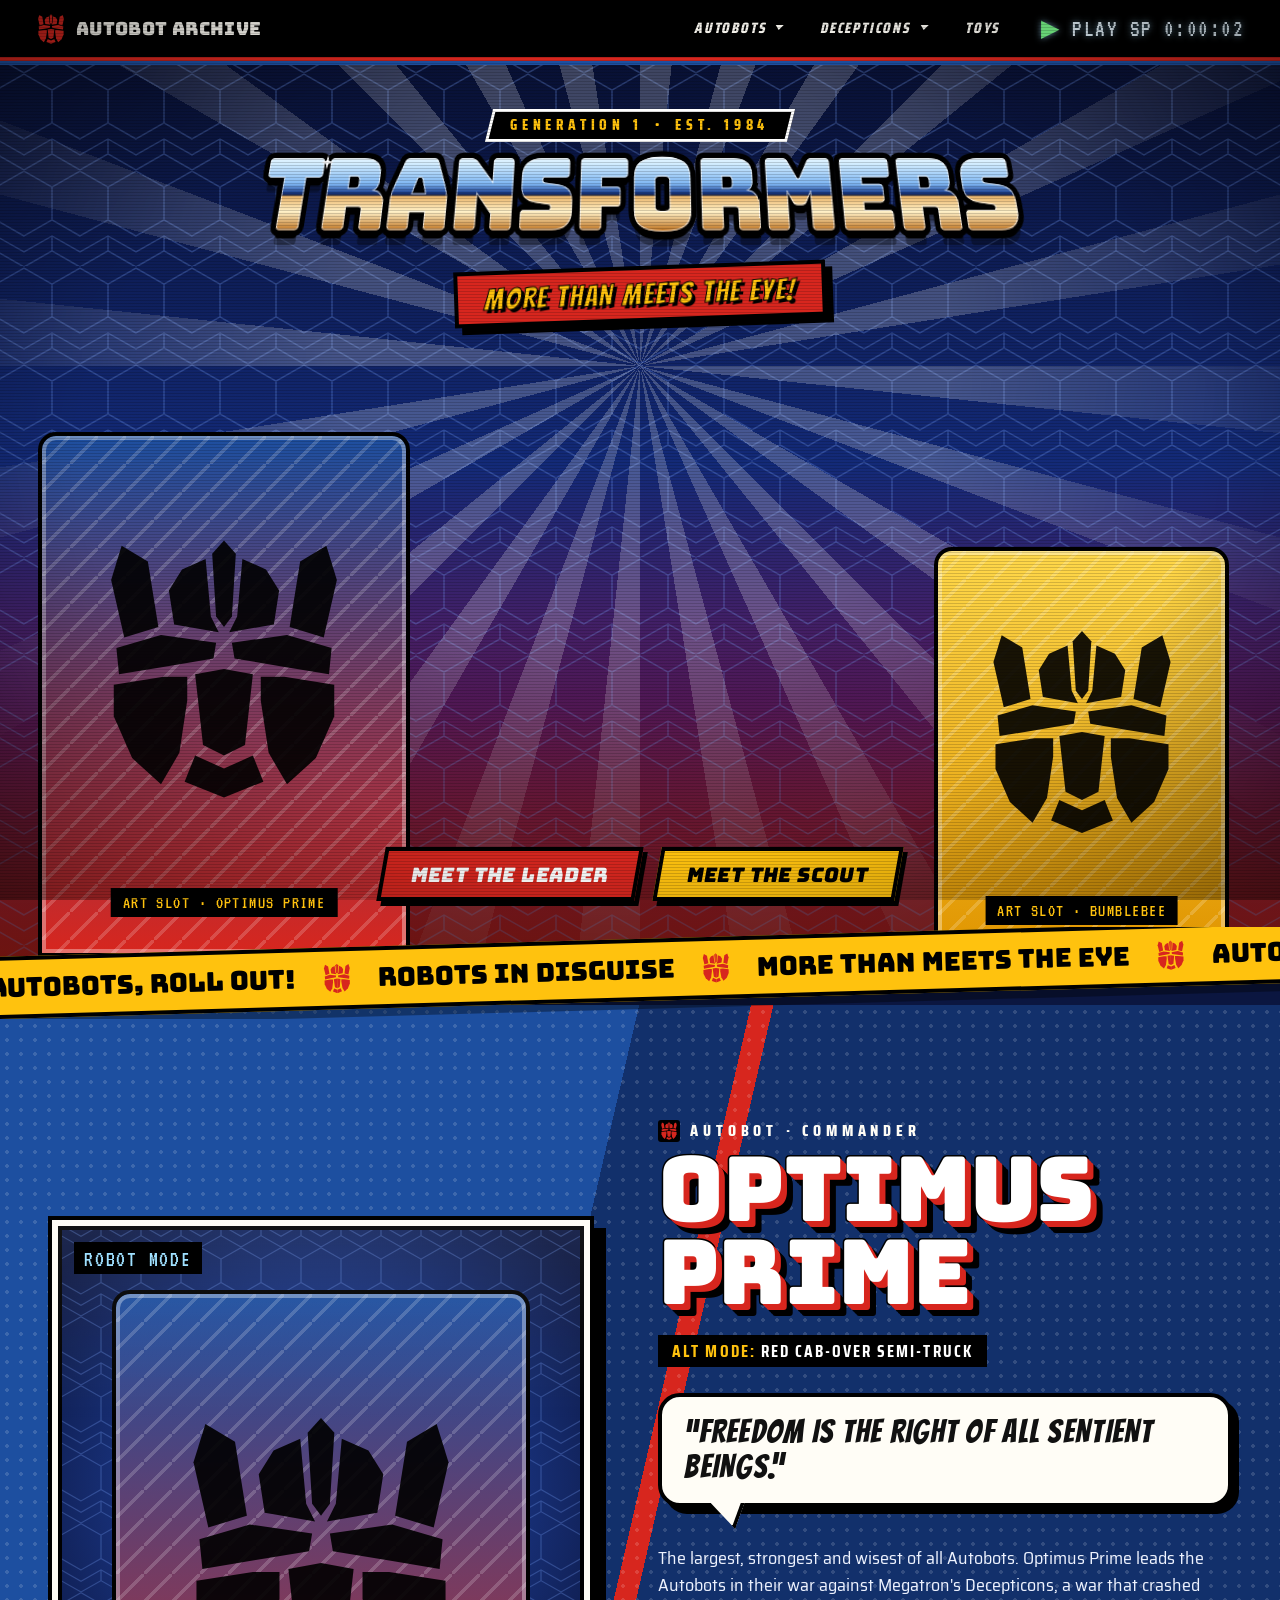
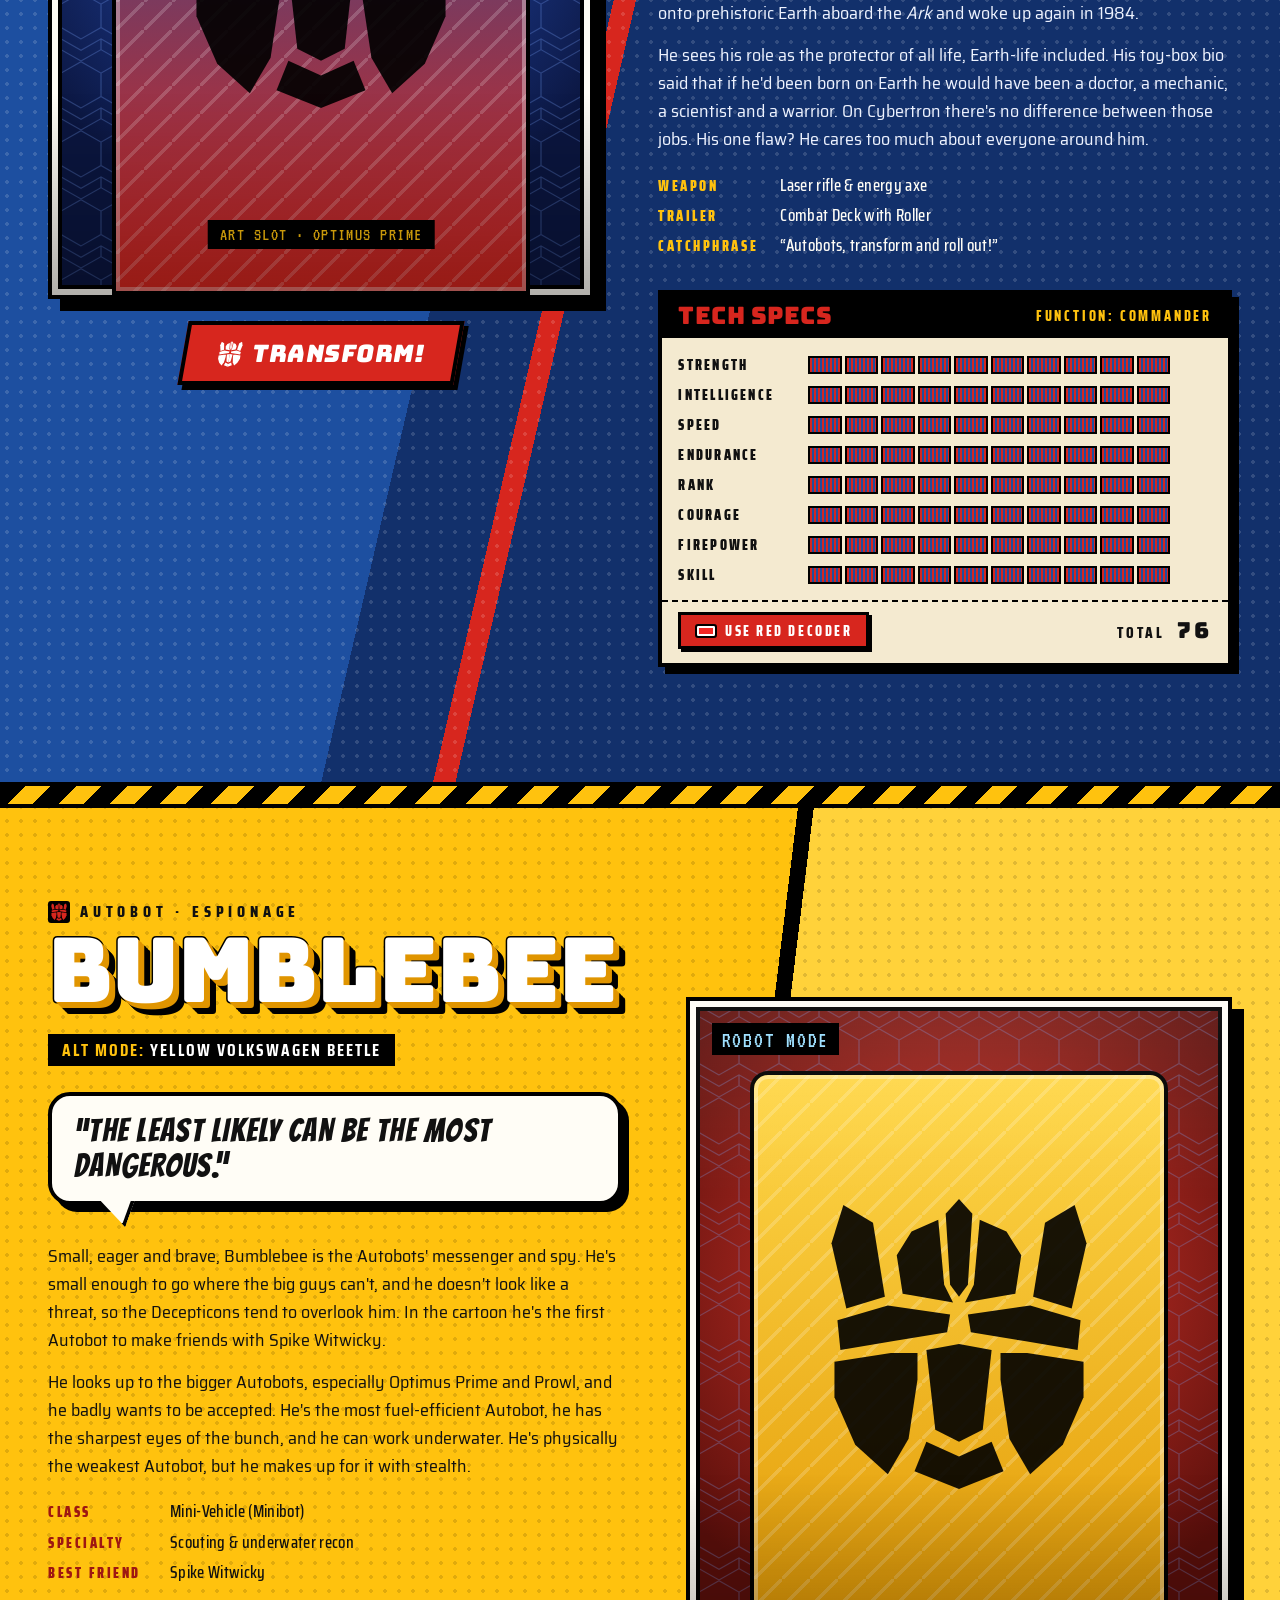
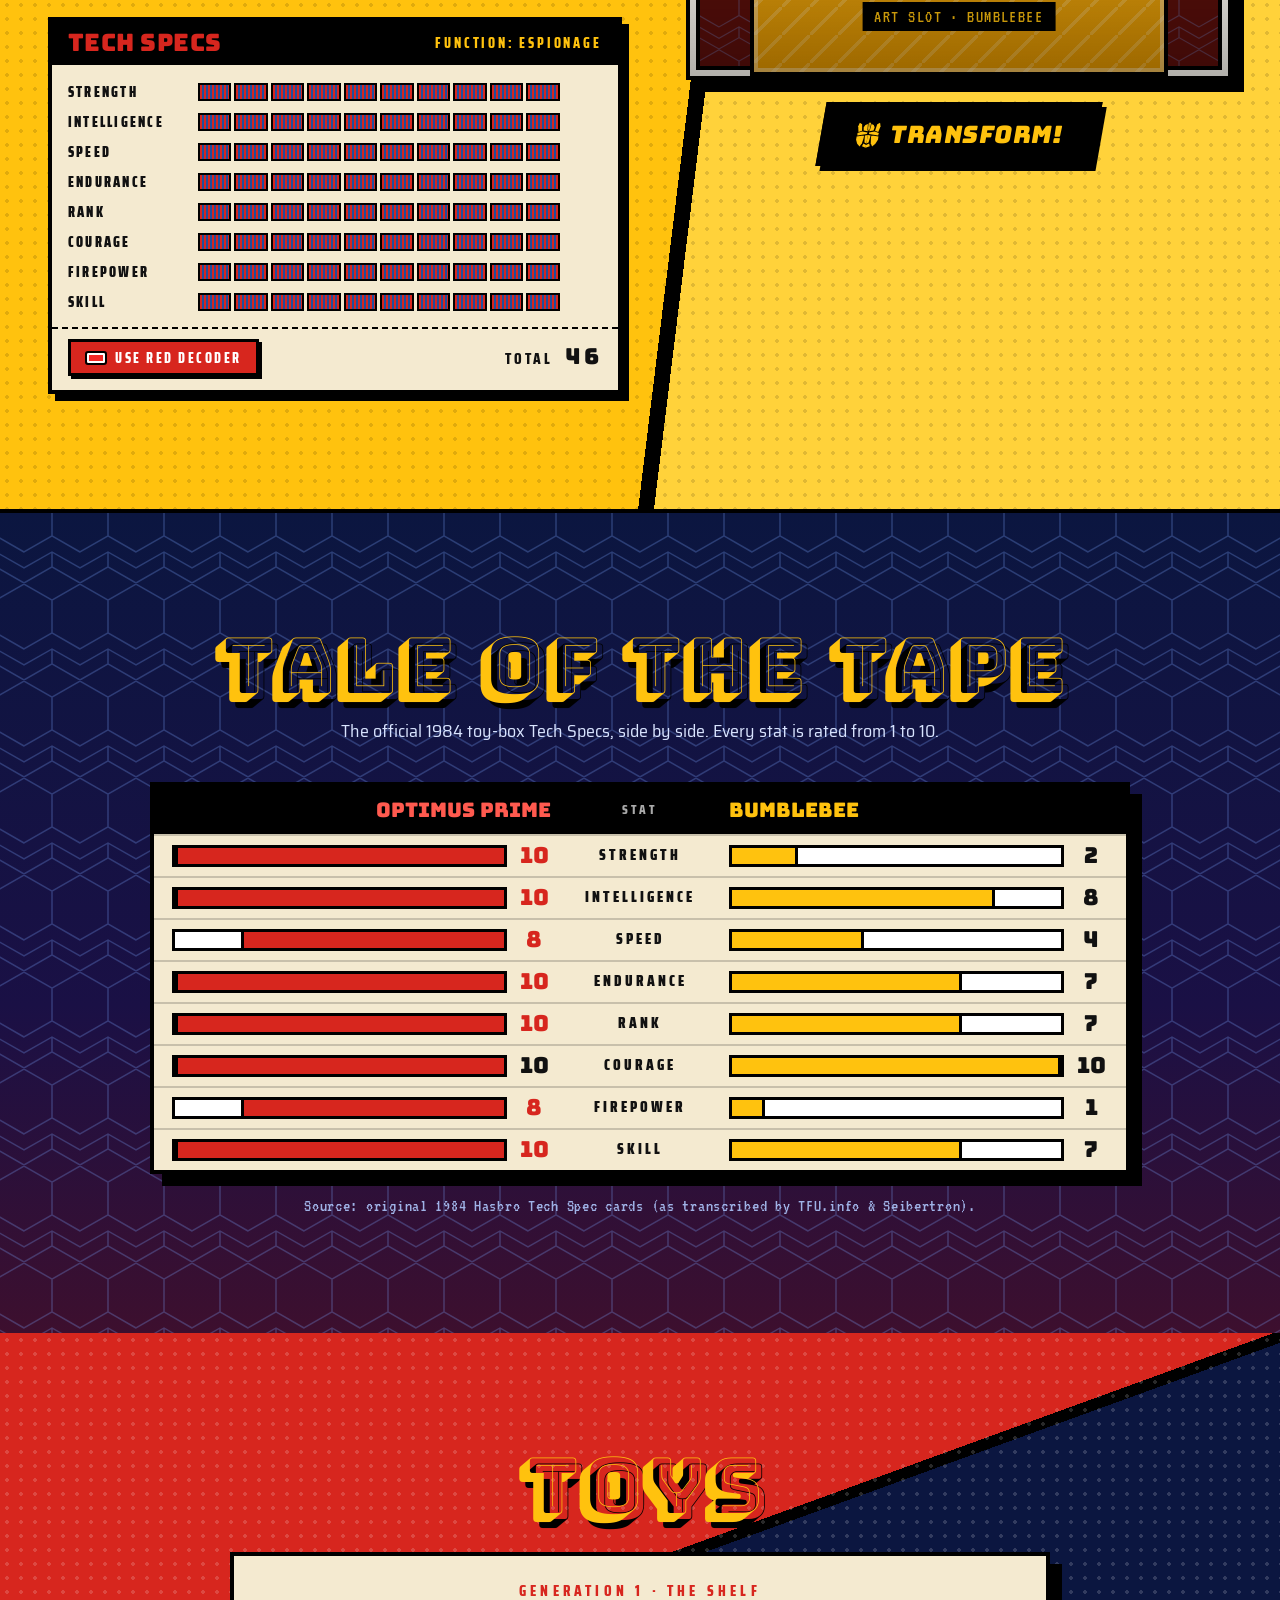
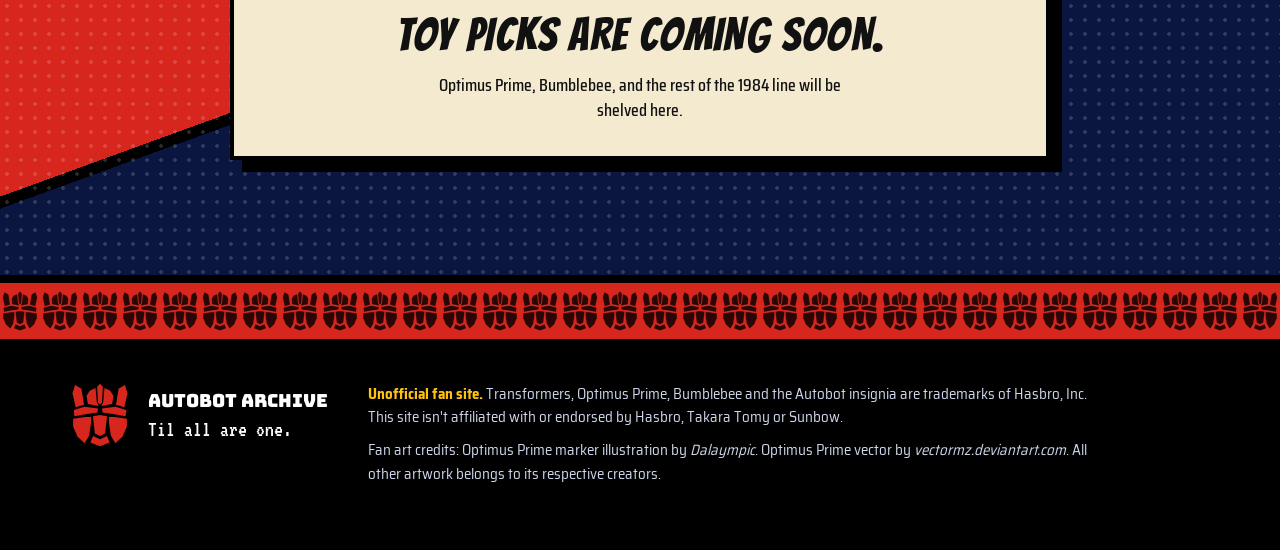
==== commit b3a0a288: "Restructure the header into faction menus Replace the flat section links with Autobots and Deceptico" ====
--- a/index.html
+++ b/index.html
@@ -38,9 +38,29 @@
     <span>Autobot Archive</span>
   </a>
   <nav class="osd__nav" aria-label="Sections">
-    <a href="#optimus">Optimus Prime</a>
-    <a href="#bumblebee">Bumblebee</a>
-    <a href="#versus">Tech Specs</a>
+    <div class="navdrop" data-navdrop>
+      <button type="button" class="navdrop__toggle" aria-expanded="false" aria-haspopup="true" aria-controls="nav-autobots">
+        <span class="navdrop__label">Autobots</span><span class="navdrop__caret" aria-hidden="true"></span>
+      </button>
+      <div class="navdrop__panel" id="nav-autobots">
+        <ul class="navdrop__menu" aria-label="Autobots">
+          <li><a href="#optimus">Optimus Prime</a></li>
+          <li><a href="#bumblebee">Bumblebee</a></li>
+          <li><a href="#versus">Tech Specs</a></li>
+        </ul>
+      </div>
+    </div>
+    <div class="navdrop navdrop--con" data-navdrop>
+      <button type="button" class="navdrop__toggle" aria-expanded="false" aria-haspopup="true" aria-controls="nav-decepticons" aria-describedby="nav-decepticons-soon">
+        <span class="navdrop__label">Decepticons</span><span class="navdrop__caret" aria-hidden="true"></span>
+      </button>
+      <div class="navdrop__panel" id="nav-decepticons">
+        <ul class="navdrop__menu" aria-label="Decepticons">
+          <li><span class="navdrop__soon" id="nav-decepticons-soon">Coming soon</span></li>
+        </ul>
+      </div>
+    </div>
+    <a href="#toys">Toys</a>
   </nav>
   <span class="osd__vcr" aria-hidden="true"><span class="rec">&#9654;</span> PLAY&nbsp;SP <span id="vcr-clock">0:00:00</span></span>
 </header>
@@ -215,6 +235,18 @@
       <p class="fineprint">Source: original 1984 Hasbro Tech Spec cards (as transcribed by TFU.info &amp; Seibertron).</p>
     </div>
   </section>
+
+  <!-- ============ TOYS ============ -->
+  <section id="toys" class="toys" aria-labelledby="toys-title">
+    <div class="toys__inner">
+      <h2 id="toys-title" class="section-title"><span>Toys</span></h2>
+      <div class="toys__card">
+        <p class="toys__kicker">Generation 1 &middot; The shelf</p>
+        <p class="toys__msg">Toy picks are coming soon.</p>
+        <p class="toys__note">Optimus Prime, Bumblebee, and the rest of the 1984 line will be shelved here.</p>
+      </div>
+    </div>
+  </section>
 </main>
 
 <footer class="footer">
--- a/css/style.css
+++ b/css/style.css
@@ -40,9 +40,25 @@
   background:#000;border-bottom:4px solid var(--red);box-shadow:0 4px 0 var(--blue)}
 .osd__brand{display:flex;align-items:center;gap:10px;text-decoration:none;font:400 18px/1 var(--f-display);letter-spacing:.02em;text-transform:uppercase}
 .osd__brand .insig{background:#000;border-radius:4px}
-.osd__nav{display:flex;gap:6px;margin-left:auto}
-.osd__nav a{font:800 15px/1 var(--f-label);letter-spacing:.12em;text-transform:uppercase;text-decoration:none;padding:9px 14px;border:2px solid transparent;transform:skewX(-12deg)}
-.osd__nav a:hover{background:var(--red);border-color:#fff}
+.osd__nav{display:flex;align-items:center;gap:6px;margin-left:auto}
+.osd__nav > a,
+.navdrop__toggle{font:800 15px/1 var(--f-label);letter-spacing:.12em;text-transform:uppercase;text-decoration:none;padding:9px 14px;border:2px solid transparent;transform:skewX(-12deg);background:transparent;color:inherit;cursor:pointer}
+.osd__nav > a:hover,
+.navdrop__toggle:hover,
+.navdrop.is-open > .navdrop__toggle{background:var(--red);border-color:#fff}
+.navdrop{position:relative}
+.navdrop__toggle{display:inline-flex;align-items:center}
+.navdrop__caret{width:0;height:0;margin-left:8px;border-left:4px solid transparent;border-right:4px solid transparent;border-top:5px solid currentColor;transform:translateY(-1px)}
+.navdrop.is-open .navdrop__caret{transform:translateY(-1px) rotate(180deg)}
+.navdrop__panel{position:absolute;top:100%;left:0;min-width:220px;padding-top:8px;z-index:5;display:none}
+.navdrop--con .navdrop__panel{left:auto;right:0}
+.navdrop.is-open > .navdrop__panel{display:block}
+.navdrop__menu{list-style:none;margin:0;padding:8px;background:#000;border:3px solid #fff;box-shadow:5px 5px 0 var(--red)}
+.navdrop--con .navdrop__menu{box-shadow:5px 5px 0 #6b2d91}
+.navdrop__menu a{display:block;transform:none;padding:10px 12px;border:2px solid transparent;font:800 15px/1.1 var(--f-label);letter-spacing:.1em;text-transform:uppercase;text-decoration:none;color:#fff}
+.navdrop__menu a:hover,
+.navdrop__menu a:focus-visible{background:var(--yellow);color:#000;border-color:#000}
+.navdrop__soon{display:block;margin:0;padding:12px 14px;border:2px dashed #d58bff;color:#f0d4ff;text-align:center;font:400 22px/1 var(--f-vcr);letter-spacing:.08em;text-transform:uppercase;background:repeating-linear-gradient(-45deg,rgba(107,45,145,.45) 0 8px,rgba(0,0,0,.2) 8px 16px)}
 .osd__vcr{font:400 24px/1 var(--f-vcr);color:#e8f6ff;text-shadow:0 0 6px rgba(160,220,255,.7);letter-spacing:.06em;white-space:nowrap}
 .osd__vcr .rec{color:#7dff8e}
 
@@ -261,6 +277,16 @@
 .vs-win .vs-num{color:var(--red)}
 .fineprint{margin:22px 0 0;font:400 18px/1.2 var(--f-vcr);color:#9fb2e6;letter-spacing:.04em}
 
+/* ---------- Toys ---------- */
+.toys{position:relative;padding:clamp(70px,9vw,120px) clamp(16px,4vw,48px);border-bottom:var(--ol) solid #000;background:
+  radial-gradient(circle, rgba(255,255,255,.16) 1.6px, transparent 2px) 0 0/14px 14px,
+  linear-gradient(160deg, var(--red) 0 46%, #000 46% 47.2%, var(--navy) 47.2% 100%)}
+.toys__inner{max-width:820px;margin:0 auto;text-align:center}
+.toys__card{margin-top:28px;padding:28px 22px 32px;background:var(--cream);color:#111;border:var(--ol) solid #000;box-shadow:12px 12px 0 #000}
+.toys__kicker{margin:0 0 12px;font:800 15px/1 var(--f-label);letter-spacing:.28em;text-transform:uppercase;color:var(--red)}
+.toys__msg{margin:0;font:400 clamp(28px,4vw,46px)/1.05 var(--f-sfx);letter-spacing:.03em;text-transform:uppercase}
+.toys__note{margin:14px auto 0;max-width:46ch;font:500 18px/1.4 var(--f-label)}
+
 /* ---------- Footer ---------- */
 .footer{background:#000;color:#cfd6ea}
 .footer__strip{height:64px;border-block:var(--ol) solid #000;
@@ -286,7 +312,10 @@
 @media (max-width:900px){
   .osd{gap:12px;padding:10px 14px}
   .osd__brand span:last-child{display:none}
-  .osd__nav a{padding:8px 9px;font-size:13px;letter-spacing:.08em}
+  .osd__nav{gap:2px}
+  .osd__nav > a,
+  .navdrop__toggle{padding:8px 9px;font-size:13px;letter-spacing:.06em}
+  .navdrop__panel{min-width:200px}
   .hero{grid-template-columns:1fr;grid-template-rows:auto auto auto;min-height:auto;padding:36px 16px 40px}
   .hero__title,.hero__ctas{grid-column:1}
   .hero .hero__bot{position:relative;grid-row:2;inset:auto;margin-top:28px}
@@ -301,7 +330,12 @@
   .footer__inner{grid-template-columns:1fr}
 }
 @media (max-width:560px){
+  html{scroll-padding-top:96px}
   body{font-size:17px}
+  .osd{flex-wrap:wrap;row-gap:8px}
+  .osd__nav{flex:1 1 auto;justify-content:flex-end}
+  .osd__nav > a,
+  .navdrop__toggle{padding:8px 7px;font-size:12px;letter-spacing:.04em}
   .kicker{letter-spacing:.2em;font-size:13px}
   .hero__bot--prime{height:300px}.hero__bot--bee{height:240px}
   .art.missing::after{font-size:14px;padding:4px 8px}
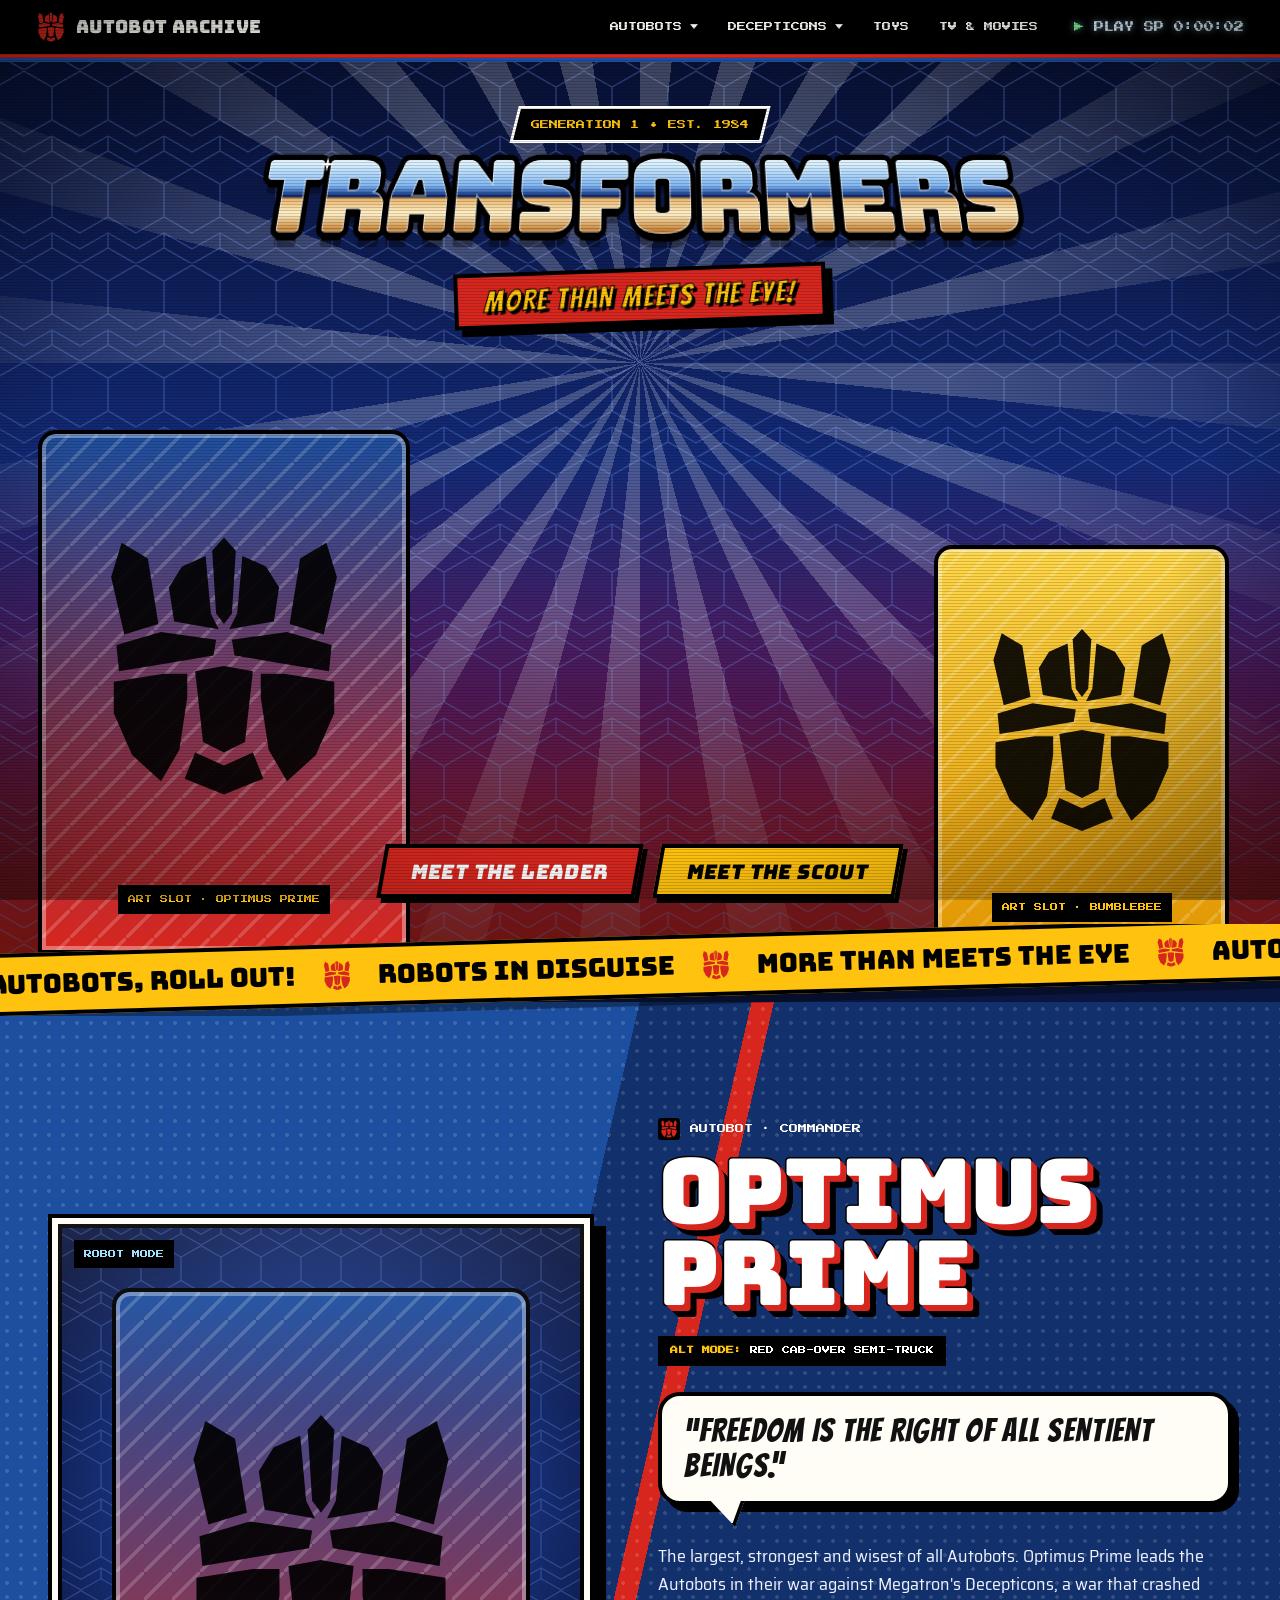
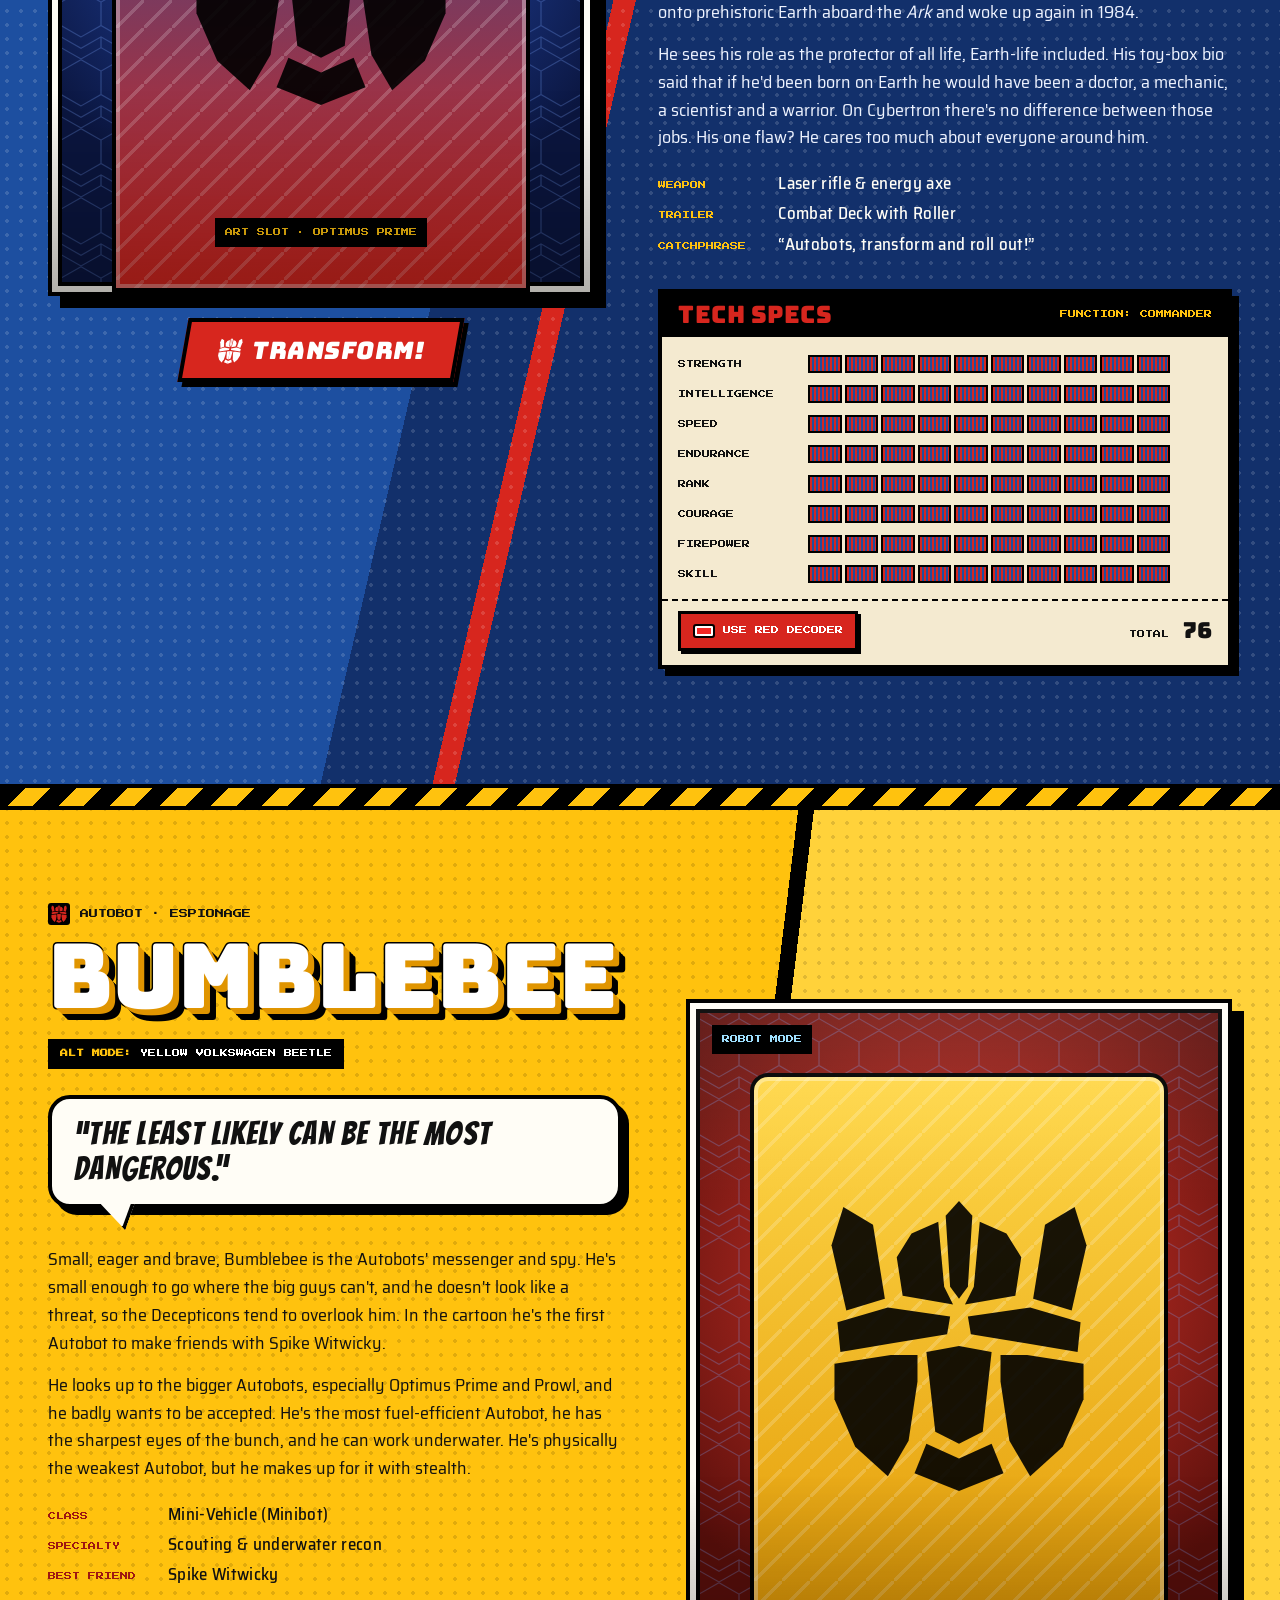
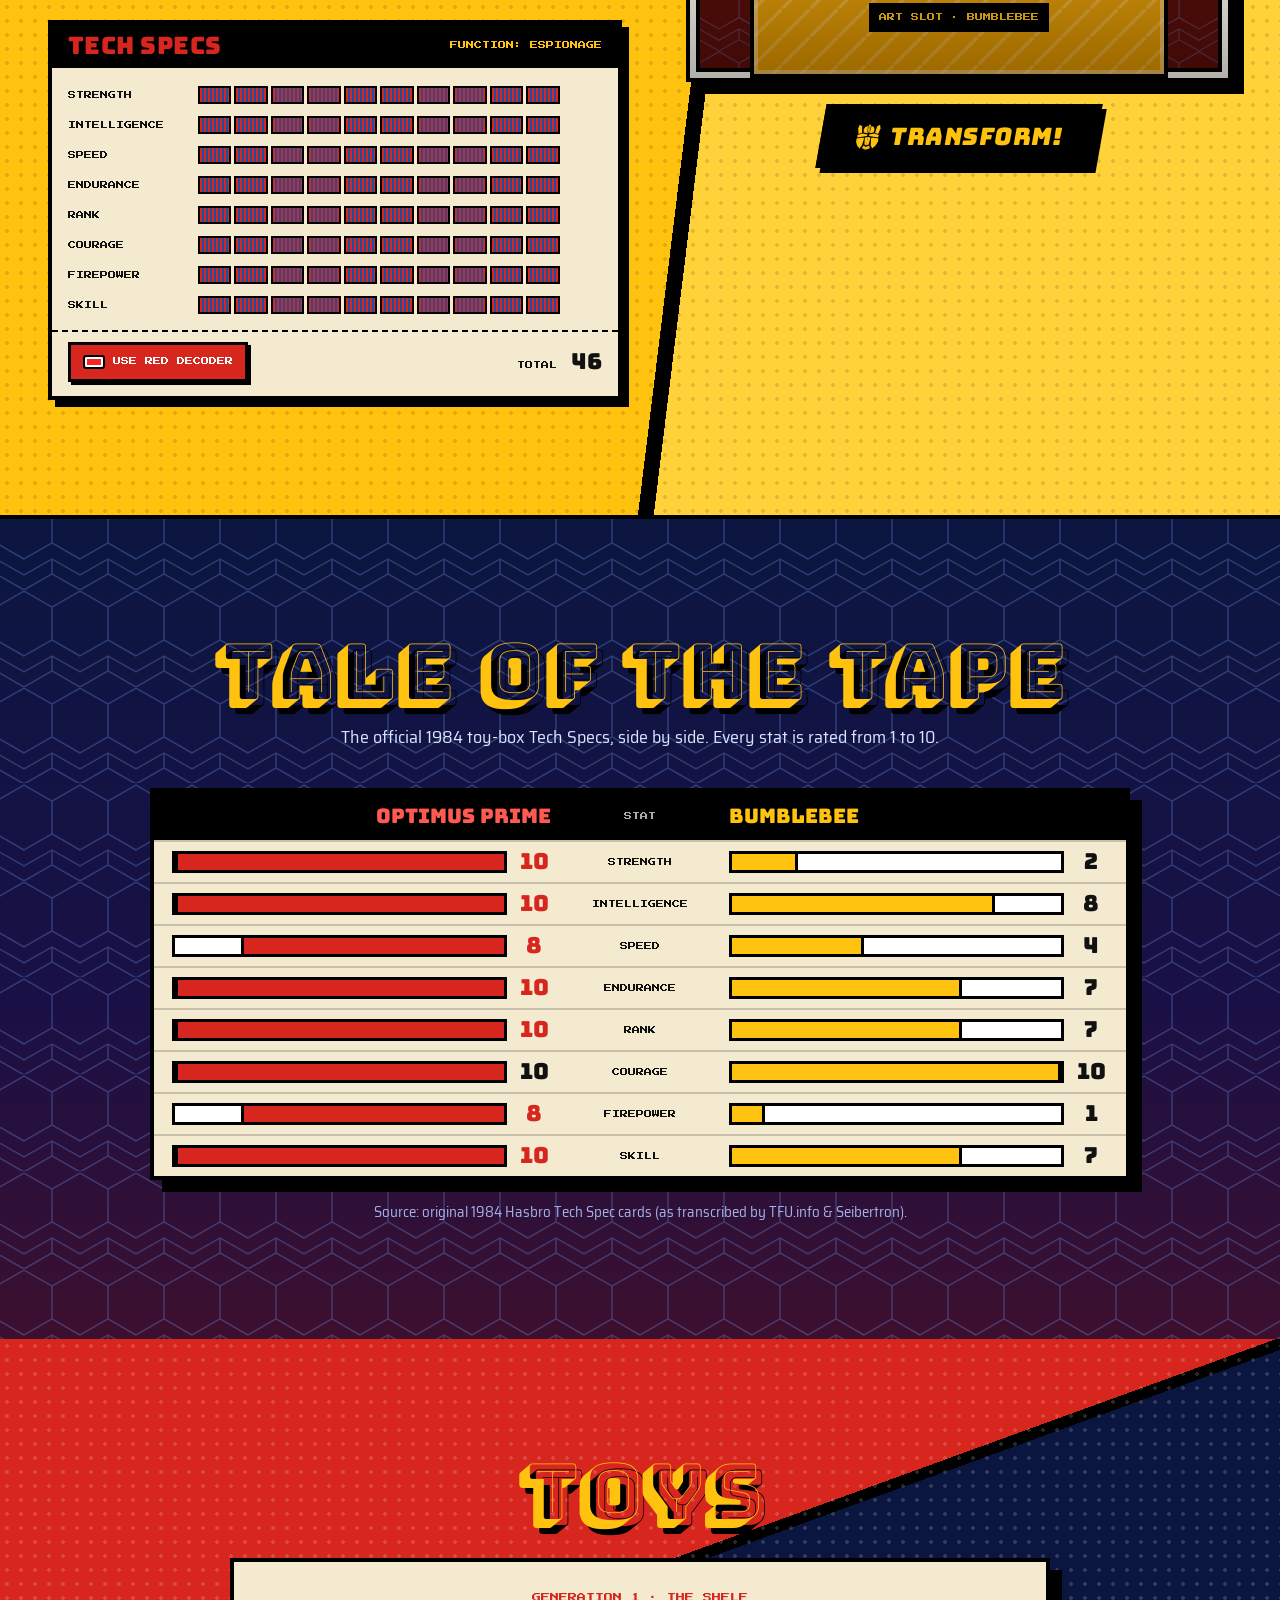
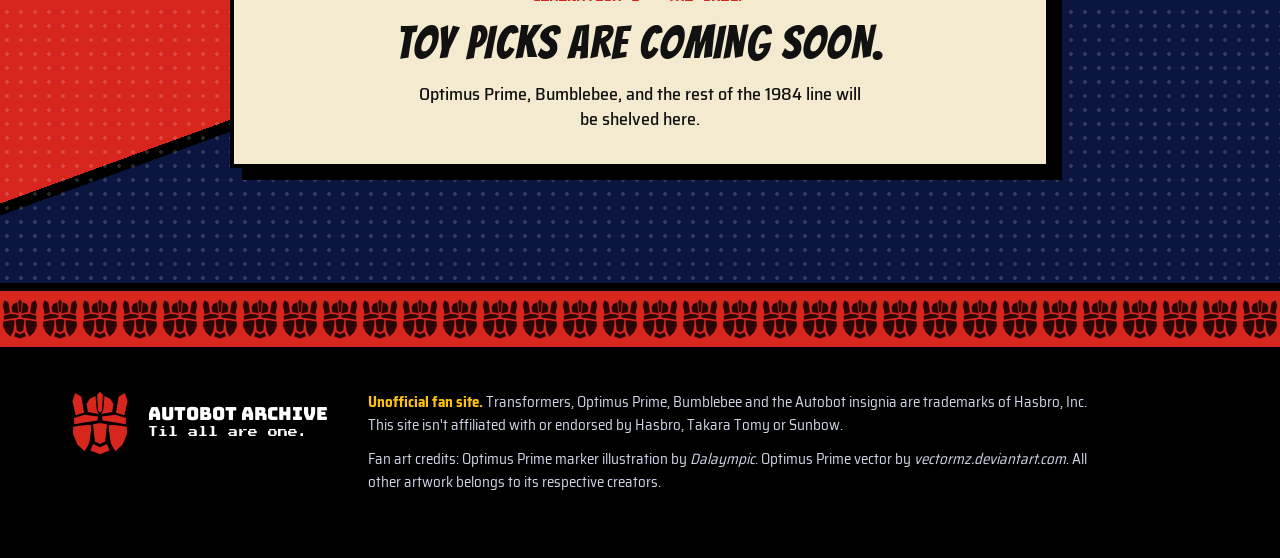
==== commit fee6048f: "Add the TV and movies catalog and pixel UI type Link a latest-first series and film log from the hea" ====
--- a/index.html
+++ b/index.html
@@ -9,7 +9,7 @@
 <link rel="icon" href="assets/svg/autobot.svg" type="image/svg+xml">
 <link rel="preconnect" href="https://fonts.googleapis.com">
 <link rel="preconnect" href="https://fonts.gstatic.com" crossorigin>
-<link href="https://fonts.googleapis.com/css2?family=Bungee&family=Bungee+Shade&family=Bangers&family=Saira+Condensed:wght@500;700;800;900&family=Saira+Semi+Condensed:ital,wght@0,400;0,600;1,400&family=VT323&display=swap" rel="stylesheet">
+<link href="https://fonts.googleapis.com/css2?family=Bungee&family=Bungee+Shade&family=Bangers&family=Press+Start+2P&family=Saira+Condensed:wght@500;700;800;900&family=Saira+Semi+Condensed:ital,wght@0,400;0,600;1,400&display=swap" rel="stylesheet">
 <link rel="stylesheet" href="css/style.css">
 </head>
 <body>
@@ -61,6 +61,7 @@
       </div>
     </div>
     <a href="#toys">Toys</a>
+    <a href="tv-movies.html">TV &amp; Movies</a>
   </nav>
   <span class="osd__vcr" aria-hidden="true"><span class="rec">&#9654;</span> PLAY&nbsp;SP <span id="vcr-clock">0:00:00</span></span>
 </header>
--- a/css/style.css
+++ b/css/style.css
@@ -11,11 +11,12 @@
   --f-sfx:"Bangers", "Impact", sans-serif;
   --f-label:"Saira Condensed", "Arial Narrow", sans-serif;
   --f-body:"Saira Semi Condensed", "Helvetica Neue", Arial, sans-serif;
-  --f-vcr:"VT323", ui-monospace, monospace;
+  --f-pixel:"Press Start 2P", ui-monospace, monospace;
+  --osd-h:72px;
   --hex: url("data:image/svg+xml,%3Csvg xmlns='http://www.w3.org/2000/svg' width='56' height='97' viewBox='0 0 56 97'%3E%3Cpath d='M28 66L0 50V17L28 1l28 16v33L28 66zm0 31L0 81V66l28 16 28-16v15L28 97z' fill='none' stroke='%2378a6ff' stroke-opacity='.28' stroke-width='1.5'/%3E%3C/svg%3E");
 }
 *,*::before,*::after{box-sizing:border-box}
-html{scroll-behavior:smooth;scroll-padding-top:64px;overflow-x:clip}
+html{scroll-behavior:smooth;scroll-padding-top:calc(var(--osd-h) + 12px);overflow-x:clip}
 body{margin:0;background:var(--navy);color:var(--white);font:400 18px/1.55 var(--f-body);-webkit-font-smoothing:antialiased;overflow-x:clip}
 img{max-width:100%;display:block}
 a{color:inherit}
@@ -40,12 +41,13 @@
   background:#000;border-bottom:4px solid var(--red);box-shadow:0 4px 0 var(--blue)}
 .osd__brand{display:flex;align-items:center;gap:10px;text-decoration:none;font:400 18px/1 var(--f-display);letter-spacing:.02em;text-transform:uppercase}
 .osd__brand .insig{background:#000;border-radius:4px}
-.osd__nav{display:flex;align-items:center;gap:6px;margin-left:auto}
+.osd__nav{display:flex;align-items:center;flex-wrap:wrap;gap:6px;margin-left:auto;min-width:0}
 .osd__nav > a,
-.navdrop__toggle{font:800 15px/1 var(--f-label);letter-spacing:.12em;text-transform:uppercase;text-decoration:none;padding:9px 14px;border:2px solid transparent;transform:skewX(-12deg);background:transparent;color:inherit;cursor:pointer}
+.navdrop__toggle{font:400 9px/1.6 var(--f-pixel);letter-spacing:0;text-transform:uppercase;text-decoration:none;padding:8px 10px;border:2px solid transparent;background:transparent;color:inherit;cursor:pointer;white-space:nowrap}
 .osd__nav > a:hover,
 .navdrop__toggle:hover,
-.navdrop.is-open > .navdrop__toggle{background:var(--red);border-color:#fff}
+.navdrop.is-open > .navdrop__toggle,
+.osd__nav > a[aria-current="page"]{background:var(--red);border-color:#fff}
 .navdrop{position:relative}
 .navdrop__toggle{display:inline-flex;align-items:center}
 .navdrop__caret{width:0;height:0;margin-left:8px;border-left:4px solid transparent;border-right:4px solid transparent;border-top:5px solid currentColor;transform:translateY(-1px)}
@@ -55,11 +57,11 @@
 .navdrop.is-open > .navdrop__panel{display:block}
 .navdrop__menu{list-style:none;margin:0;padding:8px;background:#000;border:3px solid #fff;box-shadow:5px 5px 0 var(--red)}
 .navdrop--con .navdrop__menu{box-shadow:5px 5px 0 #6b2d91}
-.navdrop__menu a{display:block;transform:none;padding:10px 12px;border:2px solid transparent;font:800 15px/1.1 var(--f-label);letter-spacing:.1em;text-transform:uppercase;text-decoration:none;color:#fff}
+.navdrop__menu a{display:block;transform:none;padding:12px;border:2px solid transparent;font:400 8px/1.6 var(--f-pixel);letter-spacing:0;text-transform:uppercase;text-decoration:none;color:#fff}
 .navdrop__menu a:hover,
 .navdrop__menu a:focus-visible{background:var(--yellow);color:#000;border-color:#000}
-.navdrop__soon{display:block;margin:0;padding:12px 14px;border:2px dashed #d58bff;color:#f0d4ff;text-align:center;font:400 22px/1 var(--f-vcr);letter-spacing:.08em;text-transform:uppercase;background:repeating-linear-gradient(-45deg,rgba(107,45,145,.45) 0 8px,rgba(0,0,0,.2) 8px 16px)}
-.osd__vcr{font:400 24px/1 var(--f-vcr);color:#e8f6ff;text-shadow:0 0 6px rgba(160,220,255,.7);letter-spacing:.06em;white-space:nowrap}
+.navdrop__soon{display:block;margin:0;padding:12px 10px;border:2px dashed #d58bff;color:#f0d4ff;text-align:center;font:400 8px/1.6 var(--f-pixel);letter-spacing:0;text-transform:uppercase;background:repeating-linear-gradient(-45deg,rgba(107,45,145,.45) 0 8px,rgba(0,0,0,.2) 8px 16px)}
+.osd__vcr{font:400 10px/1.6 var(--f-pixel);color:#e8f6ff;text-shadow:0 0 6px rgba(160,220,255,.7);letter-spacing:0;white-space:nowrap}
 .osd__vcr .rec{color:#7dff8e}
 
 /* ---------- HERO ---------- */
@@ -77,8 +79,8 @@
   background:linear-gradient(transparent, rgba(0,0,0,.45));pointer-events:none}
 
 .hero__title{grid-column:2;grid-row:1;text-align:center;position:relative;z-index:3}
-.kicker{display:inline-flex;gap:12px;margin:0 0 10px;padding:6px 18px;background:#000;border:3px solid #fff;
-  font:800 15px/1 var(--f-label);letter-spacing:.32em;text-transform:uppercase;color:var(--yellow);transform:skewX(-14deg)}
+.kicker{display:inline-flex;gap:10px;margin:0 0 10px;padding:8px 14px;background:#000;border:3px solid #fff;
+  font:400 9px/1.7 var(--f-pixel);letter-spacing:0;text-transform:uppercase;color:var(--yellow);transform:skewX(-14deg)}
 .kicker>span{transform:skewX(14deg)}
 
 /* Chrome wordmark (CSS fallback for the supplied logo) */
@@ -129,7 +131,7 @@
 .art.missing::before{content:"";position:absolute;inset:16% 14% 26%;background:#000;opacity:.9;
   -webkit-mask:url("../assets/svg/autobot.svg") center/contain no-repeat;mask:url("../assets/svg/autobot.svg") center/contain no-repeat}
 .art.missing::after{content:"Art slot · " attr(data-name);position:absolute;left:50%;bottom:7%;translate:-50% 0;white-space:nowrap;
-  padding:6px 12px 5px;background:#000;color:var(--yellow);font:400 18px/1 var(--f-vcr);letter-spacing:.08em;text-transform:uppercase}
+  padding:8px 10px;background:#000;color:var(--yellow);font:400 8px/1.6 var(--f-pixel);letter-spacing:0;text-transform:uppercase}
 .art.missing[data-name="Bumblebee"]{--c1:#ffd84a;--c2:var(--yellow-dk)}
 .art.missing .credit{display:none}
 
@@ -153,14 +155,14 @@
 .bot__inner{max-width:1240px;margin:0 auto;display:grid;grid-template-columns:minmax(0,1fr) minmax(0,1.05fr);gap:clamp(32px,5vw,72px);align-items:start}
 .bot--bee .bot__inner{grid-template-columns:minmax(0,1.05fr) minmax(0,1fr)}
 
-.faction{display:flex;align-items:center;gap:10px;margin:0 0 6px;font:800 16px/1 var(--f-label);letter-spacing:.3em;text-transform:uppercase}
+.faction{display:flex;align-items:center;gap:10px;margin:0 0 10px;font:400 9px/1.7 var(--f-pixel);letter-spacing:0;text-transform:uppercase}
 .faction .insig{background:#000;border-radius:3px;padding:2px}
 .bot__name{position:relative;margin:0;font:400 clamp(50px,7vw,96px)/.92 var(--f-display);text-transform:uppercase;letter-spacing:-.01em;
   color:var(--red);-webkit-text-stroke:3px #000;paint-order:stroke fill;
   text-shadow:2px 2px 0 #000,4px 4px 0 #000,6px 6px 0 #000,8px 8px 0 #000,10px 10px 0 #000}
 .bot--prime .bot__name{color:#fff;text-shadow:2px 2px 0 var(--red),4px 4px 0 var(--red),6px 6px 0 var(--red),8px 8px 0 #000,10px 10px 0 #000,12px 12px 0 #000}
 .bot--bee .bot__name{color:#fff;text-shadow:2px 2px 0 var(--yellow-dk),4px 4px 0 var(--yellow-dk),6px 6px 0 var(--yellow-dk),8px 8px 0 #000,10px 10px 0 #000,12px 12px 0 #000}
-.altmode{display:inline-block;margin:22px 0 0;padding:6px 14px;background:#000;color:#fff;font:700 17px/1.2 var(--f-label);letter-spacing:.12em;text-transform:uppercase}
+.altmode{display:inline-block;margin:22px 0 0;padding:8px 12px;background:#000;color:#fff;font:400 8px/1.7 var(--f-pixel);letter-spacing:0;text-transform:uppercase}
 .altmode b{color:var(--yellow)}
 .motto{margin:26px 0 0;padding:18px 22px;position:relative;background:var(--white);color:#111;border:var(--ol) solid #000;box-shadow:var(--drop) var(--drop) 0 #000;border-radius:22px}
 .motto::after{content:"";position:absolute;left:44px;bottom:-26px;width:34px;height:26px;background:var(--white);border:solid #000;border-width:0 var(--ol) var(--ol) 0;clip-path:polygon(0 0,100% 0,100% 100%);transform:skewX(-20deg)}
@@ -169,8 +171,8 @@
 .bio p{margin:0 0 14px;max-width:62ch}
 .bot--prime .bio p{color:#eef3ff}
 .facts{list-style:none;margin:20px 0 0;padding:0;display:grid;gap:8px}
-.facts li{display:flex;gap:12px;align-items:baseline;font:500 17px/1.3 var(--f-label);letter-spacing:.02em}
-.facts b{flex:none;min-width:110px;font-weight:900;letter-spacing:.18em;text-transform:uppercase;font-size:14px;color:var(--yellow)}
+.facts li{display:flex;gap:12px;align-items:baseline;font:500 17px/1.3 var(--f-body);letter-spacing:.02em}
+.facts b{flex:none;min-width:108px;font:400 8px/1.6 var(--f-pixel);letter-spacing:0;text-transform:uppercase;color:var(--yellow)}
 .bot--bee .facts b{color:var(--red-dk)}
 
 /* ---------- Stage + Transform ---------- */
@@ -182,13 +184,13 @@
   border:var(--ol) solid #000;box-shadow:inset 0 0 0 6px var(--white), inset 0 0 0 10px #000, 12px 12px 0 #000;overflow:hidden}
 .bot--bee .stage__frame{background:var(--hex) center/40px 69px, radial-gradient(circle at 50% 40%, #e2392f 0%, #5a0f0b 75%)}
 .stage__frame::after{content:"";position:absolute;inset:0;pointer-events:none;background:linear-gradient(180deg,rgba(255,255,255,.08),transparent 30%,transparent 70%,rgba(0,0,0,.3))}
-.stage__mode{position:absolute;top:22px;left:22px;z-index:6;padding:6px 10px 4px;background:#000;color:#9fe0ff;font:400 22px/1 var(--f-vcr);letter-spacing:.08em;text-transform:uppercase}
+.stage__mode{position:absolute;top:22px;left:22px;z-index:6;padding:8px 10px;background:#000;color:#9fe0ff;font:400 8px/1.6 var(--f-pixel);letter-spacing:0;text-transform:uppercase}
 .stage__art{position:absolute;inset:34px 26px 18px;margin:0;opacity:0;transform:scale(.92)}
 .stage__art.is-active{opacity:1;transform:none}
 .stage__art img{object-position:bottom;filter:drop-shadow(8px 8px 0 rgba(0,0,0,.45))}
 .stage__art.missing{inset:70px 60px 0}
 .stage__art.missing:nth-of-type(2)::after{content:"Art slot · " attr(data-name) " B"}
-.credit{position:absolute;right:-10px;bottom:6px;z-index:2;padding:3px 8px;background:rgba(0,0,0,.75);color:#fff;font:400 15px/1 var(--f-vcr);letter-spacing:.04em}
+.credit{position:absolute;right:-10px;bottom:6px;z-index:2;padding:6px 8px;background:rgba(0,0,0,.75);color:#fff;font:400 8px/1.6 var(--f-pixel);letter-spacing:0}
 
 .shards{position:absolute;inset:0;z-index:5;pointer-events:none}
 .shards i{position:absolute;background:var(--red);border:var(--ol) solid #000;opacity:0}
@@ -227,10 +229,10 @@
 .techspec{margin-top:34px;background:var(--cream);color:#111;border:var(--ol) solid #000;box-shadow:var(--drop) var(--drop) 0 #000;position:relative;overflow:hidden}
 .techspec__head{display:flex;justify-content:space-between;align-items:center;gap:12px;padding:10px 16px;background:#000;color:#fff}
 .techspec__title{font:400 24px/1 var(--f-display);color:var(--red);letter-spacing:.02em;text-transform:uppercase}
-.techspec__fn{font:800 14px/1 var(--f-label);letter-spacing:.2em;text-transform:uppercase;color:var(--yellow)}
+.techspec__fn{font:400 8px/1.6 var(--f-pixel);letter-spacing:0;text-transform:uppercase;color:var(--yellow)}
 .techspec__bars{list-style:none;margin:0;padding:16px 16px 6px;display:grid;gap:8px;position:relative}
 .ts-row{display:grid;grid-template-columns:118px 1fr 30px;align-items:center;gap:12px}
-.ts-label{font:900 14px/1 var(--f-label);letter-spacing:.16em;text-transform:uppercase}
+.ts-label{font:400 8px/1.5 var(--f-pixel);letter-spacing:0;text-transform:uppercase}
 .ts-bar{display:grid;grid-template-columns:repeat(10,1fr);gap:3px;height:18px}
 .ts-bar span{border:2px solid #000;background:#fff;position:relative;overflow:hidden}
 /* "encoded" state: the static the red decoder used to cut through */
@@ -242,10 +244,10 @@
 .techspec.decoded .ts-val{opacity:1}
 @keyframes fill{from{transform:scaleY(0)}to{transform:none}}
 .techspec__foot{display:flex;justify-content:space-between;align-items:center;gap:12px;padding:10px 16px 14px;border-top:2px dashed #000;margin-top:8px}
-.techspec__total{font:800 15px/1 var(--f-label);letter-spacing:.2em;text-transform:uppercase}
+.techspec__total{font:400 8px/1.6 var(--f-pixel);letter-spacing:0;text-transform:uppercase}
 .techspec__total b{font:400 22px/1 var(--f-display);margin-left:6px}
-.decoder-btn{display:inline-flex;align-items:center;gap:8px;cursor:pointer;padding:9px 14px 8px;border:3px solid #000;background:var(--red);color:#fff;
-  font:800 14px/1 var(--f-label);letter-spacing:.18em;text-transform:uppercase;box-shadow:3px 3px 0 #000}
+.decoder-btn{display:inline-flex;align-items:center;gap:8px;cursor:pointer;padding:10px 12px;border:3px solid #000;background:var(--red);color:#fff;
+  font:400 8px/1.6 var(--f-pixel);letter-spacing:0;text-transform:uppercase;box-shadow:3px 3px 0 #000}
 .decoder-btn::before{content:"";width:22px;height:14px;border:2px solid #000;border-radius:3px;background:rgba(255,40,40,.7);box-shadow:inset 0 0 0 2px #fff}
 .decoder-btn:active{transform:translate(3px,3px);box-shadow:none}
 .techspec.decoded .decoder-btn{background:#000}
@@ -265,8 +267,8 @@
 .vs-row--head{background:#000;color:#fff;border:0;padding:14px 18px}
 .vs-row--head span{font:400 20px/1 var(--f-display);text-transform:uppercase}
 .vs-row--head .vs-prime{color:#ff5a4f;text-align:right}.vs-row--head .vs-bee{color:var(--yellow)}
-.vs-stat{text-align:center;font:900 15px/1 var(--f-label);letter-spacing:.2em;text-transform:uppercase}
-.vs-row--head .vs-stat{font:800 13px/1 var(--f-label);color:#aaa}
+.vs-stat{text-align:center;font:400 8px/1.5 var(--f-pixel);letter-spacing:0;text-transform:uppercase}
+.vs-row--head .vs-stat{font:400 8px/1.5 var(--f-pixel);color:#aaa}
 .vs-cell{display:flex;align-items:center;gap:10px}
 .vs-cell--prime{flex-direction:row-reverse}
 .vs-track{flex:1;height:22px;border:3px solid #000;background:#fff;position:relative;overflow:hidden}
@@ -275,7 +277,7 @@
 .vs-table.in-view .vs-fill{transform:none}
 .vs-num{font:400 22px/1 var(--f-display);width:34px;text-align:center}
 .vs-win .vs-num{color:var(--red)}
-.fineprint{margin:22px 0 0;font:400 18px/1.2 var(--f-vcr);color:#9fb2e6;letter-spacing:.04em}
+.fineprint{margin:22px 0 0;font:400 15px/1.45 var(--f-body);color:#9fb2e6}
 
 /* ---------- Toys ---------- */
 .toys{position:relative;padding:clamp(70px,9vw,120px) clamp(16px,4vw,48px);border-bottom:var(--ol) solid #000;background:
@@ -283,9 +285,44 @@
   linear-gradient(160deg, var(--red) 0 46%, #000 46% 47.2%, var(--navy) 47.2% 100%)}
 .toys__inner{max-width:820px;margin:0 auto;text-align:center}
 .toys__card{margin-top:28px;padding:28px 22px 32px;background:var(--cream);color:#111;border:var(--ol) solid #000;box-shadow:12px 12px 0 #000}
-.toys__kicker{margin:0 0 12px;font:800 15px/1 var(--f-label);letter-spacing:.28em;text-transform:uppercase;color:var(--red)}
+.toys__kicker{margin:0 0 14px;font:400 9px/1.7 var(--f-pixel);letter-spacing:0;text-transform:uppercase;color:var(--red)}
 .toys__msg{margin:0;font:400 clamp(28px,4vw,46px)/1.05 var(--f-sfx);letter-spacing:.03em;text-transform:uppercase}
-.toys__note{margin:14px auto 0;max-width:46ch;font:500 18px/1.4 var(--f-label)}
+.toys__note{margin:14px auto 0;max-width:46ch;font:500 18px/1.4 var(--f-body)}
+
+/* ---------- TV & Movies ---------- */
+.screen{padding:clamp(36px,6vw,72px) clamp(16px,4vw,48px) clamp(64px,8vw,100px);background:
+  var(--hex) center/56px 97px,
+  linear-gradient(180deg,#081033 0%,#132a78 38%,#3d0f2e 100%)}
+.screen__inner{max-width:980px;margin:0 auto}
+.screen__lede{margin:16px auto 0;max-width:68ch;text-align:center;color:#d9e4ff}
+.screen .kicker{display:inline-flex;margin-left:auto;margin-right:auto}
+.screen__inner{text-align:center}
+.catalog,.screen .fineprint{text-align:left}
+.screen .fineprint{text-align:center}
+.filters{display:flex;flex-wrap:wrap;gap:10px;justify-content:center;margin:28px 0 0}
+.filters button{cursor:pointer;padding:10px 14px;border:3px solid #000;background:#000;color:var(--yellow);
+  font:400 8px/1.6 var(--f-pixel);letter-spacing:0;text-transform:uppercase;box-shadow:4px 4px 0 #000}
+.filters button.is-on,
+.filters button[aria-pressed="true"]{background:var(--red);color:#fff}
+.filters button:active{transform:translate(3px,3px);box-shadow:none}
+.screen__count{margin:18px 0 0;text-align:center;font:400 8px/1.6 var(--f-pixel);color:var(--yellow);letter-spacing:0}
+.screen__note{margin:14px auto 0;max-width:60ch;text-align:center;color:#d9e4ff}
+.catalog{margin-top:28px;display:grid;gap:22px}
+.catalog__empty{margin:0;padding:22px;text-align:center;background:var(--cream);color:#111;border:var(--ol) solid #000;box-shadow:8px 8px 0 #000}
+.decade__title{position:sticky;top:var(--osd-h);z-index:4;margin:0;padding:12px 14px;background:#000;color:var(--yellow);
+  border:3px solid #fff;border-bottom:4px solid var(--red);font:400 11px/1.6 var(--f-pixel);letter-spacing:0;text-transform:uppercase}
+.decade__list{list-style:none;margin:0;padding:0;display:grid;gap:10px}
+.show{padding:16px 16px 18px;background:var(--cream);color:#111;border:var(--ol) solid #000;box-shadow:6px 6px 0 #000}
+.show__title{margin:0;font:400 16px/1.35 var(--f-display);text-transform:uppercase;letter-spacing:.01em;overflow-wrap:anywhere}
+.show__studio{overflow-wrap:anywhere}
+.show__meta{display:flex;flex-wrap:wrap;gap:8px;align-items:center;margin:10px 0 0}
+.show__type,.show__years{font:400 8px/1.6 var(--f-pixel);letter-spacing:0;text-transform:uppercase}
+.show__type{padding:6px 8px;background:var(--red);color:#fff;border:2px solid #000}
+.show[data-type="TV series"] .show__type{background:var(--blue)}
+.show__years{color:#333}
+.show__studio{margin:10px 0 0;font:400 8px/1.7 var(--f-pixel);letter-spacing:0;text-transform:uppercase;color:var(--red-dk)}
+.show__desc{margin:10px 0 0;font:500 17px/1.4 var(--f-body)}
+.screen .fineprint{text-align:center}
 
 /* ---------- Footer ---------- */
 .footer{background:#000;color:#cfd6ea}
@@ -300,22 +337,22 @@
 .footer__strip.has-art::before{display:none}
 .footer__inner{max-width:1240px;margin:0 auto;padding:40px clamp(16px,4vw,48px) 54px;display:grid;grid-template-columns:auto 1fr;gap:40px;align-items:start}
 .footer__brand{display:flex;align-items:center;gap:16px}
-.footer__brand p{margin:0;font:400 16px/1.3 var(--f-vcr);font-size:22px;color:#fff}
+.footer__brand p{margin:0;font:400 10px/1.7 var(--f-pixel);color:#fff}
 .footer__brand b{font:400 18px/1 var(--f-display);text-transform:uppercase}
 .footer__legal p{margin:0 0 10px;font-size:15px;line-height:1.55;max-width:80ch}
 .footer__legal strong{color:var(--yellow)}
 
 /* ---------- Responsive ---------- */
-@media (max-width:1100px){
+@media (max-width:1180px){
   .osd__vcr{display:none}
 }
 @media (max-width:900px){
   .osd{gap:12px;padding:10px 14px}
   .osd__brand span:last-child{display:none}
-  .osd__nav{gap:2px}
+  .osd__nav{gap:4px}
   .osd__nav > a,
-  .navdrop__toggle{padding:8px 9px;font-size:13px;letter-spacing:.06em}
-  .navdrop__panel{min-width:200px}
+  .navdrop__toggle{padding:8px 8px;font-size:8px}
+  .navdrop__panel{min-width:min(220px, 78vw)}
   .hero{grid-template-columns:1fr;grid-template-rows:auto auto auto;min-height:auto;padding:36px 16px 40px}
   .hero__title,.hero__ctas{grid-column:1}
   .hero .hero__bot{position:relative;grid-row:2;inset:auto;margin-top:28px}
@@ -329,23 +366,24 @@
   .bot__stage{position:relative;top:0;max-width:520px;width:100%;margin:0 auto}
   .footer__inner{grid-template-columns:1fr}
 }
+@media (max-width:720px){
+  .osd{flex-wrap:wrap;row-gap:8px}
+  .osd__nav{flex:1 1 100%;max-width:100%;margin-left:0;justify-content:flex-start}
+  .osd__nav > a,
+  .navdrop__toggle{padding:8px 7px;font-size:8px}
+}
 @media (max-width:560px){
-  html{scroll-padding-top:96px}
   body{font-size:17px}
-  .osd{flex-wrap:wrap;row-gap:8px}
-  .osd__nav{flex:1 1 auto;justify-content:flex-end}
-  .osd__nav > a,
-  .navdrop__toggle{padding:8px 7px;font-size:12px;letter-spacing:.04em}
-  .kicker{letter-spacing:.2em;font-size:13px}
+  .kicker{font-size:8px}
   .hero__bot--prime{height:300px}.hero__bot--bee{height:240px}
-  .art.missing::after{font-size:14px;padding:4px 8px}
+  .art.missing::after{font-size:7px;padding:6px 8px}
   .btn{font-size:17px;padding:12px 18px 10px}
-  .ts-row{grid-template-columns:92px 1fr 26px;gap:8px}
-  .ts-label{font-size:12px;letter-spacing:.1em}
+  .ts-row{grid-template-columns:104px 1fr 26px;gap:8px}
+  .ts-label{font-size:7px;letter-spacing:0}
   .techspec__head{flex-wrap:wrap}
-  .vs-row{grid-template-columns:1fr 84px 1fr;gap:8px;padding:8px 10px}
-  .vs-row--head span{font-size:14px}
-  .vs-stat{font-size:11px;letter-spacing:.08em}
+  .vs-row{grid-template-columns:1fr 96px 1fr;gap:8px;padding:8px 10px}
+  .vs-row--head span{font-size:11px}
+  .vs-stat{font-size:7px;letter-spacing:0}
   .vs-num{font-size:17px;width:24px}
   .stage__art.missing{inset:70px 30px 0}
   .marquee span{font-size:20px}
